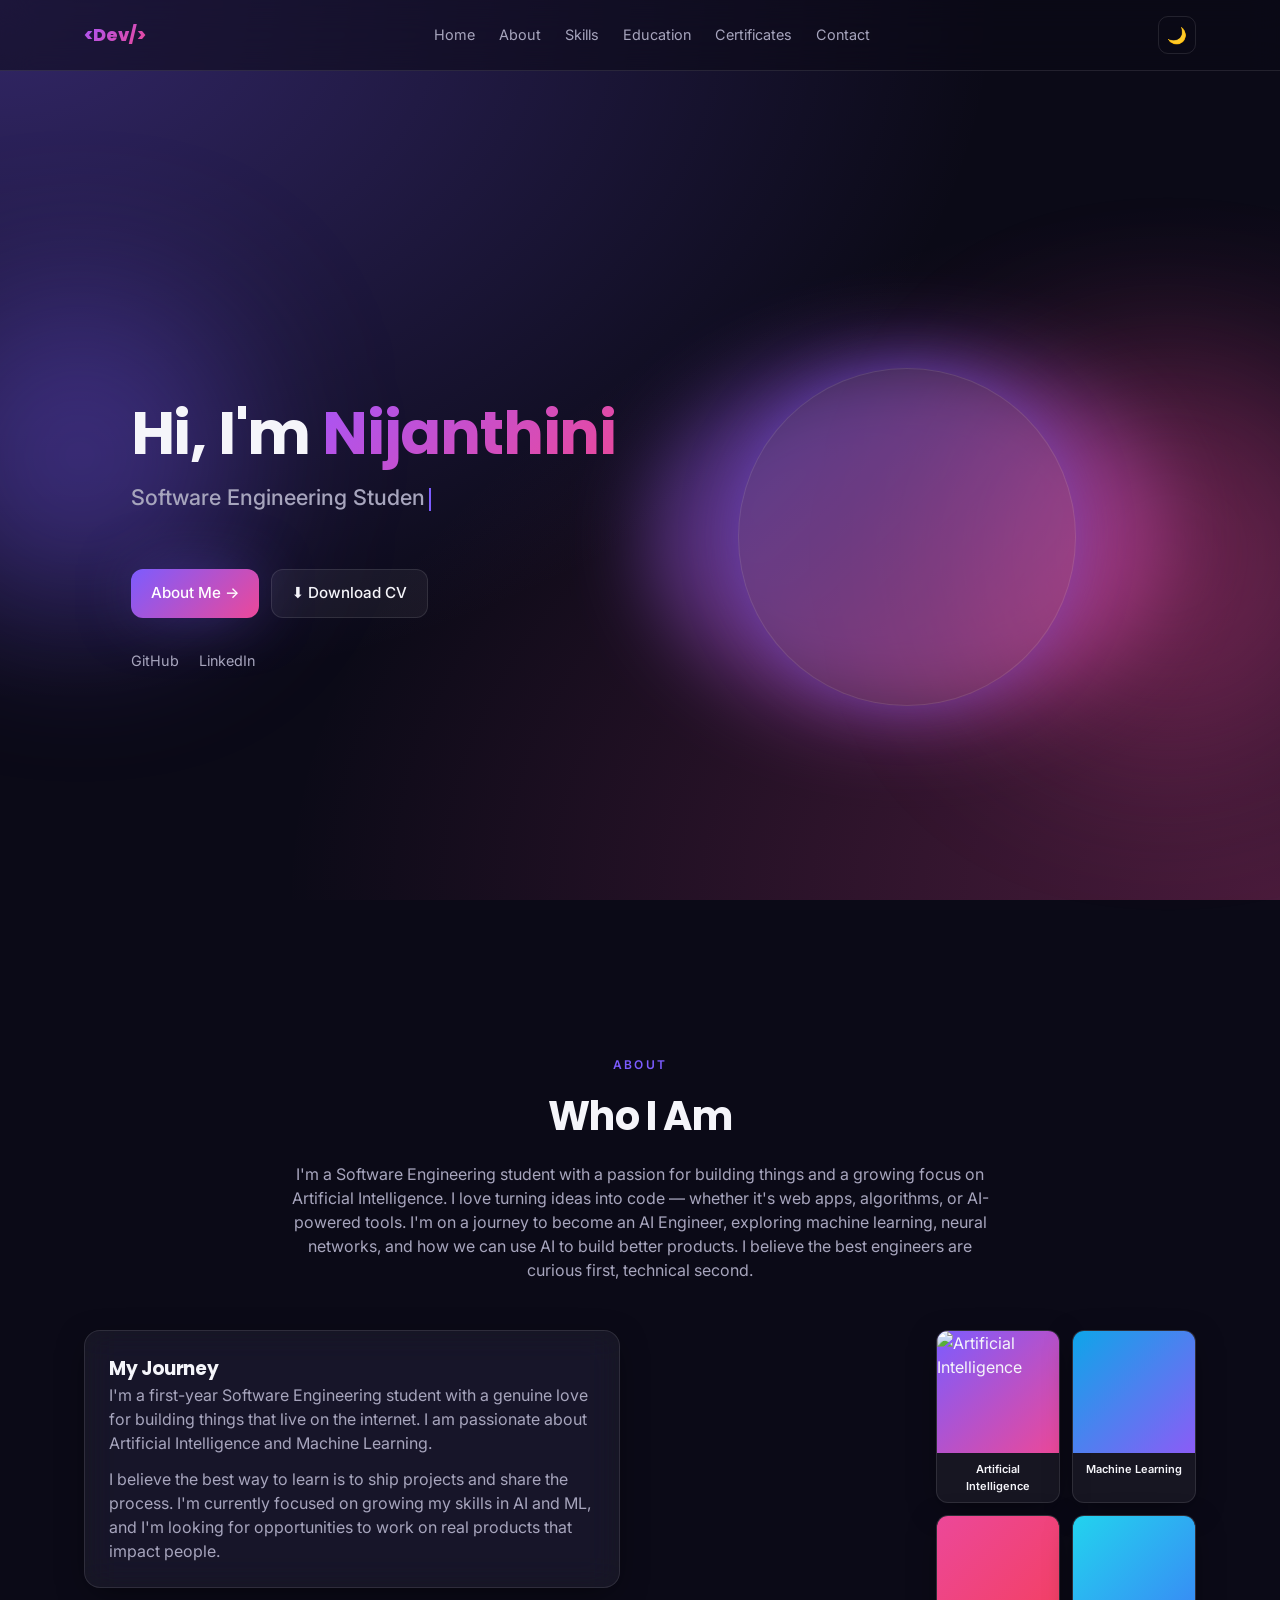
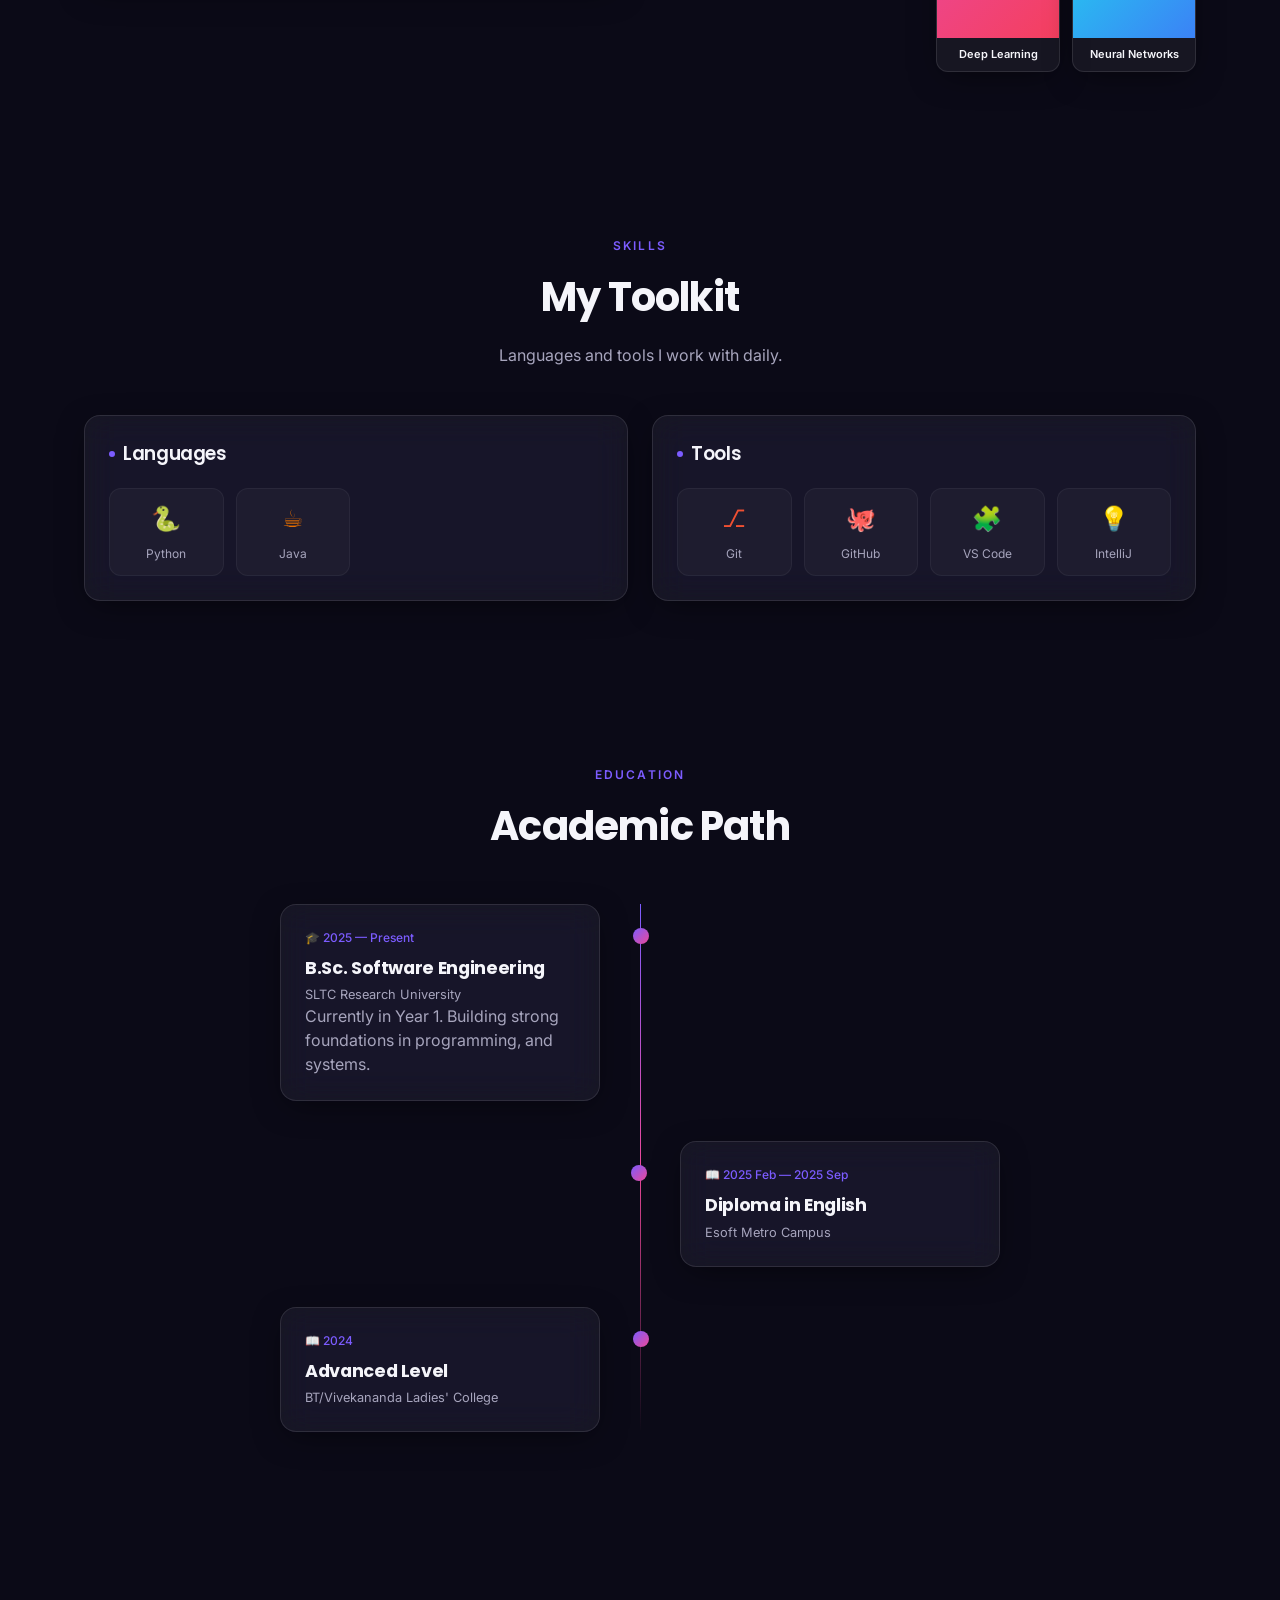
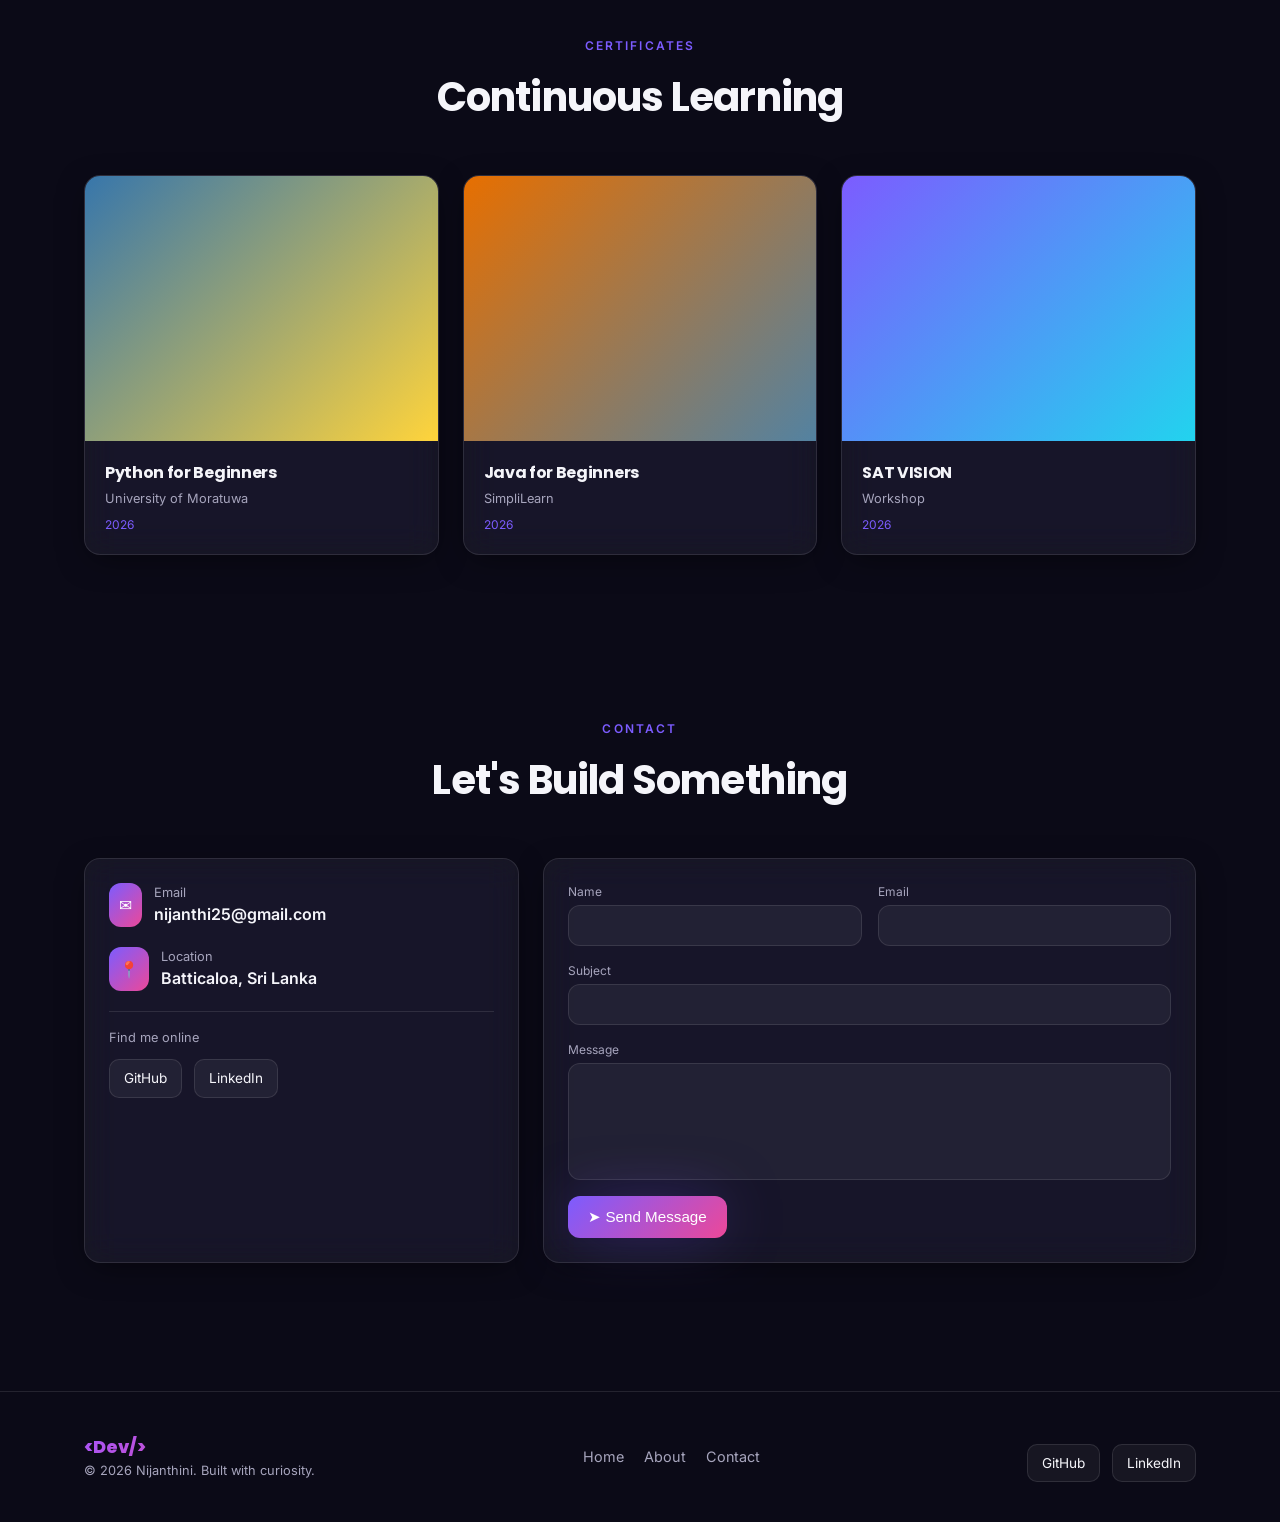
==== index.html @ 4dbcb33d "Update index.html" ====
<!doctype html>
<html lang="en">
<head>
<meta charset="utf-8" />
<meta name="viewport" content="width=device-width,initial-scale=1" />
<title>Nijanthini — Software Engineering Student & Developer</title>
<meta name="description" content="Portfolio of Nijanthini, a first-year Software Engineering student passionate about web, AI, and design." />
<link rel="preconnect" href="https://fonts.googleapis.com" />
<link rel="preconnect" href="https://fonts.gstatic.com" crossorigin />
<link rel="stylesheet" href="https://fonts.googleapis.com/css2?family=Inter:wght@400;500;600;700&family=Poppins:wght@500;600;700;800&display=swap" />
<link rel="stylesheet" href="https://cdn.jsdelivr.net/npm/lucide-static@0.469.0/font/lucide.css" />
<link rel="stylesheet" href="style.css" />
</head>
<body>
  <!-- Loader -->
  <div id="loader" class="loader"><div class="loader-ring"></div></div>

  <!-- Scroll progress -->
  <div id="progress" class="progress"></div>

  <!-- Navbar -->
  <header class="navbar" id="navbar">
    <div class="container nav-inner">
      <a href="#home" class="brand"><span class="gradient-text">&lt;Dev/&gt;</span></a>
      <nav class="nav-links">
        <a href="#home">Home</a>
        <a href="#about">About</a>
        <a href="#skills">Skills</a>
        <a href="#education">Education</a>
        <a href="#certificates">Certificates</a>
        <a href="#contact">Contact</a>
      </nav>
      <button id="themeToggle" class="icon-btn" aria-label="Toggle theme">🌙</button>
      <button id="menuBtn" class="icon-btn menu-btn" aria-label="Menu">☰</button>
    </div>
    <div id="mobileMenu" class="mobile-menu">
      <a href="#home">Home</a>
      <a href="#about">About</a>
      <a href="#skills">Skills</a>
      <a href="#education">Education</a>
      <a href="#certificates">Certificates</a>
      <a href="#contact">Contact</a>
    </div>
  </header>

  <main>
    <!-- Hero -->
    <section id="home" class="hero">
      <div class="blob blob-1"></div>
      <div class="blob blob-2"></div>
      <div class="container hero-grid">
        <div class="hero-text reveal">
          <h1>Hi, I'm <span class="gradient-text">Nijanthini</span></h1>
          <div class="typed"><span id="typed"></span><span class="caret"></span></div>
          <p class="muted">&nbsp;</p>
          <div class="cta">
            <a href="#about" class="btn btn-primary">About Me →</a>
            <a href="#" download class="btn btn-glass" id="cvBtn">⬇ Download CV</a>
          </div>
          <div class="socials">
            <a href="https://github.com/Nijanthini" target="_blank" aria-label="GitHub">GitHub</a>
            <a href="https://www.linkedin.com/in/nijanthini-selvakumar" target="_blank" aria-label="LinkedIn">LinkedIn</a>
          </div>
        </div>
        <div class="hero-photo reveal">
          <div class="photo-glow"></div>
          <div class="photo-frame">
            <img src="https://i.postimg.cc/cLMRH61L/It-s-me.jpg" alt="Nijanthini" />
          </div>
        </div>
      </div>
    </section>

    <!-- About -->
    <section id="about" class="section">
      <div class="container">
        <div class="section-head reveal">
          <span class="eyebrow">About</span>
          <h2>Who I Am</h2>
          <p class="muted">I'm a Software Engineering student with a passion for building things and a growing focus on Artificial Intelligence. I love turning ideas into code — whether it's web apps, algorithms, or AI-powered tools. I'm on a journey to become an AI Engineer, exploring machine learning, neural networks, and how we can use AI to build better products. I believe the best engineers are curious first, technical second.</p>
        </div>
        <div class="about-grid">
          <div class="glass card reveal">
            <h3>My Journey</h3>
            <p class="muted">I'm a first-year Software Engineering student with a genuine love for building things that live on the internet. I am passionate about Artificial Intelligence and Machine Learning.</p>
            <p class="muted">I believe the best way to learn is to ship projects and share the process. I'm currently focused on growing my skills in AI and ML, and I'm looking for opportunities to work on real products that impact people.</p>
          </div>
          <div class="interests reveal">
            <div class="interest-card"><img src="‪C:\Users\Nijanthini\Downloads\AI 1.jpg" alt="Artificial Intelligence" class="interest-img"><p>Artificial Intelligence</p></div>
            <div class="interest-card"><div class="interest-img i-ml"></div><p>Machine Learning</p></div>
            <div class="interest-card"><div class="interest-img i-dl"></div><p>Deep Learning</p></div>
            <div class="interest-card"><div class="interest-img i-nn"></div><p>Neural Networks</p></div>
          </div>
        </div>
      </div>
    </section>

    <!-- Skills -->
    <section id="skills" class="section">
      <div class="container">
        <div class="section-head reveal">
          <span class="eyebrow">Skills</span>
          <h2>My Toolkit</h2>
          <p class="muted">Languages and tools I work with daily.</p>
        </div>
        <div class="skills-grid">
          <div class="glass card reveal">
            <h3><span class="dot"></span> Languages</h3>
            <div class="chips">
              <div class="chip"><span style="color:#3776AB">🐍</span><span>Python</span></div>
              <div class="chip"><span style="color:#E76F00">☕</span><span>Java</span></div>
            </div>
          </div>
          <div class="glass card reveal">
            <h3><span class="dot"></span> Tools</h3>
            <div class="chips">
              <div class="chip"><span style="color:#F05032">⎇</span><span>Git</span></div>
              <div class="chip"><span>🐙</span><span>GitHub</span></div>
              <div class="chip"><span style="color:#007ACC">🧩</span><span>VS Code</span></div>
              <div class="chip"><span>💡</span><span>IntelliJ</span></div>
            </div>
          </div>
        </div>
      </div>
    </section>

    <!-- Education -->
    <section id="education" class="section">
      <div class="container">
        <div class="section-head reveal">
          <span class="eyebrow">Education</span>
          <h2>Academic Path</h2>
        </div>
        <div class="timeline">
          <div class="tl-item reveal">
            <div class="tl-dot"></div>
            <div class="glass card">
              <div class="tl-period">🎓 2025 — Present</div>
              <h3>B.Sc. Software Engineering</h3>
              <p class="muted small">SLTC Research University</p>
              <p class="muted">Currently in Year 1. Building strong foundations in programming, and systems.</p>
            </div>
          </div>
          <div class="tl-item right reveal">
            <div class="tl-dot"></div>
            <div class="glass card">
              <div class="tl-period">📖 2025 Feb — 2025 Sep</div>
              <h3>Diploma in English</h3>
              <p class="muted small">Esoft Metro Campus</p>
            </div>
          </div>
          <div class="tl-item reveal">
            <div class="tl-dot"></div>
            <div class="glass card">
              <div class="tl-period">📖 2024</div>
              <h3>Advanced Level</h3>
              <p class="muted small">BT/Vivekananda Ladies' College</p>
            </div>
          </div>
        </div>
      </div>
    </section>

    <!-- Certificates -->
    <section id="certificates" class="section">
      <div class="container">
        <div class="section-head reveal">
          <span class="eyebrow">Certificates</span>
          <h2>Continuous Learning</h2>
        </div>
        <div class="cert-grid">
          <div class="glass cert reveal">
            <div class="cert-img c-python"></div>
            <div class="cert-body">
              <h3>Python for Beginners</h3>
              <p class="muted small">University of Moratuwa</p>
              <p class="year">2026</p>
            </div>
          </div>
          <div class="glass cert reveal">
            <div class="cert-img c-java"></div>
            <div class="cert-body">
              <h3>Java for Beginners</h3>
              <p class="muted small">SimpliLearn</p>
              <p class="year">2026</p>
            </div>
          </div>
          <div class="glass cert reveal">
            <div class="cert-img c-sat"></div>
            <div class="cert-body">
              <h3>SAT VISION</h3>
              <p class="muted small">Workshop</p>
              <p class="year">2026</p>
            </div>
          </div>
        </div>
      </div>
    </section>

    <!-- Contact -->
    <section id="contact" class="section">
      <div class="container">
        <div class="section-head reveal">
          <span class="eyebrow">Contact</span>
          <h2>Let's Build Something</h2>
        </div>
        <div class="contact-grid">
          <div class="glass card reveal">
            <a class="info-row" href="mailto:nijanthi25@gmail.com">
              <div class="info-icon">✉</div>
              <div><p class="small muted">Email</p><p class="strong">nijanthi25@gmail.com</p></div>
            </a>
            <div class="info-row">
              <div class="info-icon">📍</div>
              <div><p class="small muted">Location</p><p class="strong">Batticaloa, Sri Lanka</p></div>
            </div>
            <div class="divider"></div>
            <p class="small muted">Find me online</p>
            <div class="social-btns">
              <a href="https://github.com/Nijanthini" target="_blank" class="social-btn">GitHub</a>
              <a href="https://www.linkedin.com/in/nijanthini-selvakumar" target="_blank" class="social-btn">LinkedIn</a>
            </div>
          </div>
          <form class="glass card reveal" id="contactForm">
            <div class="form-row">
              <label>Name<input name="name" required /></label>
              <label>Email<input name="email" type="email" required /></label>
            </div>
            <label>Subject<input name="subject" /></label>
            <label>Message<textarea name="message" rows="5" required></textarea></label>
            <button type="submit" class="btn btn-primary" id="sendBtn">➤ Send Message</button>
          </form>
        </div>
      </div>
    </section>
  </main>

  <footer class="footer">
    <div class="container footer-inner">
      <div>
        <p class="brand gradient-text">&lt;Dev/&gt;</p>
        <p class="small muted">© <span id="year"></span> Nijanthini. Built with curiosity.</p>
      </div>
      <div class="footer-links">
        <a href="#home">Home</a>
        <a href="#about">About</a>
        <a href="#contact">Contact</a>
      </div>
      <div class="social-btns">
        <a href="https://github.com/Nijanthini" target="_blank" class="social-btn">GitHub</a>
        <a href="https://www.linkedin.com/in/nijanthini-selvakumar" target="_blank" class="social-btn">LinkedIn</a>
      </div>
    </div>
  </footer>

  <button id="scrollTop" class="scroll-top" aria-label="Scroll to top">↑</button>

  <script src="script.js"></script>
</body>
</html>
---- style.css ----
:root {
  --bg: #0b0a17;
  --fg: #f5f5fa;
  --muted: #a7a5bd;
  --card: rgba(255,255,255,.05);
  --border: rgba(255,255,255,.10);
  --primary: #7c5cff;
  --secondary: #ec4899;
  --gradient-primary: linear-gradient(135deg, #7c5cff, #ec4899);
  --gradient-text: linear-gradient(135deg, #a855f7, #ec4899);
  --gradient-hero:
    radial-gradient(ellipse at top left, rgba(124,92,255,.35), transparent 55%),
    radial-gradient(ellipse at bottom right, rgba(236,72,153,.28), transparent 55%);
  --shadow-glow: 0 0 60px -10px rgba(124,92,255,.5);
  --shadow-card: 0 8px 32px -8px rgba(0,0,0,.55);
}
.light {
  --bg: #f7f7fb;
  --fg: #14132a;
  --muted: #5b5872;
  --card: rgba(255,255,255,.65);
  --border: rgba(20,19,42,.10);
}

* { box-sizing: border-box; margin: 0; padding: 0; }
html { scroll-behavior: smooth; }
body {
  font-family: 'Inter', system-ui, sans-serif;
  background: var(--bg);
  background-image: var(--gradient-hero);
  background-attachment: fixed;
  color: var(--fg);
  -webkit-font-smoothing: antialiased;
  line-height: 1.5;
}
h1,h2,h3,h4 { font-family: 'Poppins', system-ui, sans-serif; letter-spacing: -.02em; }
a { color: inherit; text-decoration: none; }
img { max-width: 100%; display: block; }

.container { max-width: 1152px; margin: 0 auto; padding: 0 1.25rem; }
.muted { color: var(--muted); }
.small { font-size: .8rem; }
.strong { font-weight: 600; }

.gradient-text {
  background: var(--gradient-text);
  -webkit-background-clip: text; background-clip: text; color: transparent;
}
.glass {
  background: var(--card);
  backdrop-filter: blur(16px) saturate(160%);
  border: 1px solid var(--border);
  border-radius: 1rem;
  box-shadow: var(--shadow-card);
}
.card { padding: 1.5rem; }

/* Loader */
.loader { position: fixed; inset: 0; background: var(--bg); z-index: 999; display: grid; place-items: center; transition: opacity .5s; }
.loader.hidden { opacity: 0; pointer-events: none; }
.loader-ring { width: 48px; height: 48px; border: 3px solid rgba(255,255,255,.1); border-top-color: var(--primary); border-radius: 50%; animation: spin 1s linear infinite; }
@keyframes spin { to { transform: rotate(360deg); } }

/* Progress bar */
.progress { position: fixed; top: 0; left: 0; height: 3px; width: 0; background: var(--gradient-primary); z-index: 100; transition: width .1s; }

/* Navbar */
.navbar { position: sticky; top: 0; z-index: 50; backdrop-filter: blur(16px); background: rgba(11,10,23,.55); border-bottom: 1px solid var(--border); }
.light .navbar { background: rgba(247,247,251,.7); }
.nav-inner { display: flex; align-items: center; justify-content: space-between; padding: 1rem 1.25rem; }
.brand { font-family: 'Poppins'; font-weight: 800; font-size: 1.1rem; }
.nav-links { display: flex; gap: 1.5rem; }
.nav-links a { font-size: .9rem; color: var(--muted); transition: color .2s; }
.nav-links a:hover { color: var(--fg); }
.icon-btn { background: transparent; border: 1px solid var(--border); color: var(--fg); width: 38px; height: 38px; border-radius: 10px; cursor: pointer; font-size: 1rem; }
.menu-btn { display: none; }
.mobile-menu { display: none; flex-direction: column; padding: 1rem 1.25rem; gap: .75rem; border-top: 1px solid var(--border); }
.mobile-menu.open { display: flex; }
@media (max-width: 768px) {
  .nav-links { display: none; }
  .menu-btn { display: block; }
}

/* Hero */
.hero { position: relative; min-height: 100vh; display: flex; align-items: center; padding: 6rem 0 4rem; overflow: hidden; }
.blob { position: absolute; border-radius: 50%; filter: blur(80px); z-index: -1; animation: pulse 4s ease-in-out infinite; }
.blob-1 { top: 25%; left: -80px; width: 320px; height: 320px; background: rgba(124,92,255,.35); }
.blob-2 { bottom: 25%; right: -80px; width: 384px; height: 384px; background: rgba(236,72,153,.30); animation-delay: 1s; }
@keyframes pulse { 0%,100% { opacity: .6; } 50% { opacity: 1; } }
.hero-grid { display: grid; grid-template-columns: 1fr 1fr; gap: 3rem; align-items: center; }
@media (max-width: 768px) { .hero-grid { grid-template-columns: 1fr; } .hero-photo { order: -1; } }
.hero-text h1 { font-size: clamp(2.25rem, 5vw, 3.75rem); font-weight: 700; line-height: 1.05; }
.typed { margin-top: 1rem; font-size: 1.35rem; color: var(--muted); font-weight: 500; height: 2rem; }
.caret { display: inline-block; width: 2px; height: 1.4rem; background: var(--primary); margin-left: 4px; vertical-align: middle; animation: blink 1s infinite; }
@keyframes blink { 50% { opacity: 0; } }
.cta { margin-top: 2rem; display: flex; flex-wrap: wrap; gap: .75rem; }
.btn { display: inline-flex; align-items: center; gap: .5rem; padding: .75rem 1.25rem; border-radius: 12px; font-weight: 500; border: none; cursor: pointer; font-size: .95rem; transition: opacity .2s, transform .2s; }
.btn-primary { background: var(--gradient-primary); color: white; box-shadow: var(--shadow-glow); }
.btn-primary:hover { opacity: .9; }
.btn-glass { background: var(--card); border: 1px solid var(--border); color: var(--fg); }
.btn-glass:hover { background: rgba(255,255,255,.1); }
.socials { margin-top: 2rem; display: flex; gap: 1.25rem; color: var(--muted); font-size: .9rem; }
.socials a:hover { color: var(--fg); }

.hero-photo { display: flex; justify-content: center; position: relative; }
.photo-glow { position: absolute; inset: -1rem; background: var(--gradient-primary); border-radius: 50%; filter: blur(40px); opacity: .5; animation: pulse 4s infinite; }
.photo-frame { position: relative; padding: .5rem; border-radius: 50%; background: var(--card); border: 1px solid var(--border); box-shadow: var(--shadow-glow); }
.photo-frame img { width: 260px; height: 260px; border-radius: 50%; object-fit: cover; }
@media (min-width: 640px) { .photo-frame img { width: 320px; height: 320px; } }

/* Section */
.section { padding: 5rem 0; }
.section-head { text-align: center; max-width: 720px; margin: 0 auto 3rem; }
.eyebrow { display: inline-block; font-size: .75rem; letter-spacing: .18em; text-transform: uppercase; color: var(--primary); margin-bottom: .75rem; font-weight: 600; }
.section-head h2 { font-size: clamp(1.75rem, 3.5vw, 2.5rem); margin-bottom: 1rem; }

/* About */
.about-grid { display: grid; grid-template-columns: 1fr 1fr; gap: 2.5rem; align-items: start; }
.about-grid .card p + p { margin-top: .75rem; }
@media (max-width: 900px) { .about-grid { grid-template-columns: 1fr; } }
.interests { display: grid; grid-template-columns: 1fr 1fr; gap: .75rem; max-width: 260px; margin-left: auto; }
@media (max-width: 900px) { .interests { margin: 0 auto; } }
.interest-card { background: var(--card); border: 1px solid var(--border); border-radius: .75rem; overflow: hidden; box-shadow: var(--shadow-card); transition: transform .3s, box-shadow .3s; }
.interest-card:hover { transform: translateY(-3px); box-shadow: var(--shadow-glow); }
.interest-img { aspect-ratio: 1; background: var(--gradient-primary); }
.i-ai { background: linear-gradient(135deg,#6366f1,#a855f7); }
.i-ml { background: linear-gradient(135deg,#0ea5e9,#8b5cf6); }
.i-dl { background: linear-gradient(135deg,#ec4899,#f43f5e); }
.i-nn { background: linear-gradient(135deg,#22d3ee,#3b82f6); }
.interest-card p { font-size: 11px; font-weight: 600; text-align: center; padding: .5rem; }

/* Skills */
.skills-grid { display: grid; grid-template-columns: 1fr 1fr; gap: 1.5rem; }
@media (max-width: 768px) { .skills-grid { grid-template-columns: 1fr; } }
.skills-grid h3 { display: flex; align-items: center; gap: .5rem; margin-bottom: 1.25rem; font-weight: 600; }
.dot { width: 6px; height: 6px; border-radius: 50%; background: var(--primary); }
.chips { display: grid; grid-template-columns: repeat(4,1fr); gap: .75rem; }
@media (max-width: 500px) { .chips { grid-template-columns: repeat(3,1fr); } }
.chip { display: flex; flex-direction: column; align-items: center; gap: .5rem; padding: .75rem; border-radius: 12px; background: rgba(255,255,255,.03); border: 1px solid rgba(255,255,255,.05); transition: transform .2s, border-color .2s; font-size: 1.5rem; }
.chip:hover { transform: translateY(-4px) scale(1.04); border-color: rgba(124,92,255,.4); }
.chip span:last-child { font-size: .75rem; color: var(--muted); }

/* Timeline */
.timeline { position: relative; max-width: 720px; margin: 0 auto; }
.timeline::before { content: ""; position: absolute; left: 1rem; top: 0; bottom: 0; width: 1px; background: linear-gradient(to bottom, var(--primary), var(--secondary), transparent); }
@media (min-width: 640px) { .timeline::before { left: 50%; } }
.tl-item { position: relative; margin-bottom: 2.5rem; padding-left: 3rem; }
@media (min-width: 640px) {
  .tl-item { width: 50%; padding-left: 0; padding-right: 2.5rem; }
  .tl-item.right { margin-left: 50%; padding-right: 0; padding-left: 2.5rem; }
}
.tl-dot { position: absolute; left: calc(1rem - 8px); top: 1.5rem; width: 16px; height: 16px; border-radius: 50%; background: var(--gradient-primary); box-shadow: var(--shadow-glow); }
@media (min-width: 640px) {
  .tl-item .tl-dot { left: auto; right: -9px; }
  .tl-item.right .tl-dot { left: -9px; right: auto; }
}
.tl-period { font-size: .75rem; font-weight: 500; color: var(--primary); display: flex; align-items: center; gap: .5rem; }
.tl-item h3 { margin: .5rem 0 .25rem; font-size: 1.1rem; }

/* Certificates */
.cert-grid { display: grid; grid-template-columns: repeat(3,1fr); gap: 1.5rem; }
@media (max-width: 900px) { .cert-grid { grid-template-columns: repeat(2,1fr); } }
@media (max-width: 600px) { .cert-grid { grid-template-columns: 1fr; } }
.cert { overflow: hidden; transition: transform .3s, box-shadow .3s; }
.cert:hover { transform: translateY(-3px); box-shadow: var(--shadow-glow); }
.cert-img { aspect-ratio: 4/3; background: rgba(255,255,255,.05); }
.c-python { background: linear-gradient(135deg,#3776AB,#ffd43b); }
.c-java { background: linear-gradient(135deg,#E76F00,#5382a1); }
.c-sat { background: linear-gradient(135deg,#7c5cff,#22d3ee); }
.cert-body { padding: 1.25rem; }
.cert-body h3 { font-size: 1rem; margin-bottom: .25rem; }
.year { font-size: .75rem; color: var(--primary); margin-top: .5rem; }

/* Contact */
.contact-grid { display: grid; grid-template-columns: 2fr 3fr; gap: 1.5rem; }
@media (max-width: 900px) { .contact-grid { grid-template-columns: 1fr; } }
.info-row { display: flex; gap: .75rem; align-items: flex-start; margin-bottom: 1.25rem; }
.info-icon { padding: .625rem; border-radius: 12px; background: var(--gradient-primary); color: white; }
.divider { margin: 1rem 0; border-top: 1px solid var(--border); }
.social-btns { display: flex; gap: .75rem; margin-top: .75rem; }
.social-btn { padding: .5rem .875rem; border-radius: 10px; background: var(--card); border: 1px solid var(--border); font-size: .85rem; transition: color .2s, box-shadow .2s; }
.social-btn:hover { color: var(--primary); box-shadow: var(--shadow-glow); }

form label { display: block; font-size: .75rem; color: var(--muted); margin-bottom: 1rem; }
form input, form textarea { display: block; width: 100%; margin-top: .25rem; padding: .625rem 1rem; background: rgba(255,255,255,.05); border: 1px solid var(--border); border-radius: 12px; color: var(--fg); font-family: inherit; font-size: .95rem; outline: none; resize: none; }
form input:focus, form textarea:focus { border-color: var(--primary); box-shadow: 0 0 0 3px rgba(124,92,255,.25); }
.form-row { display: grid; grid-template-columns: 1fr 1fr; gap: 1rem; }
@media (max-width: 500px) { .form-row { grid-template-columns: 1fr; } }

/* Footer */
.footer { border-top: 1px solid var(--border); margin-top: 3rem; }
.footer-inner { display: flex; flex-wrap: wrap; gap: 1.5rem; align-items: center; justify-content: space-between; padding: 2.5rem 1.25rem; }
.footer-links { display: flex; gap: 1.25rem; font-size: .9rem; color: var(--muted); }
.footer-links a:hover { color: var(--fg); }

/* Scroll top */
.scroll-top { position: fixed; bottom: 1.5rem; right: 1.5rem; width: 44px; height: 44px; border-radius: 50%; background: var(--gradient-primary); color: white; border: none; cursor: pointer; box-shadow: var(--shadow-glow); font-size: 1.2rem; opacity: 0; pointer-events: none; transition: opacity .3s; z-index: 40; }
.scroll-top.visible { opacity: 1; pointer-events: auto; }

/* Reveal */
.reveal { opacity: 0; transform: translateY(20px); transition: opacity .7s, transform .7s; }
.reveal.in { opacity: 1; transform: none; }
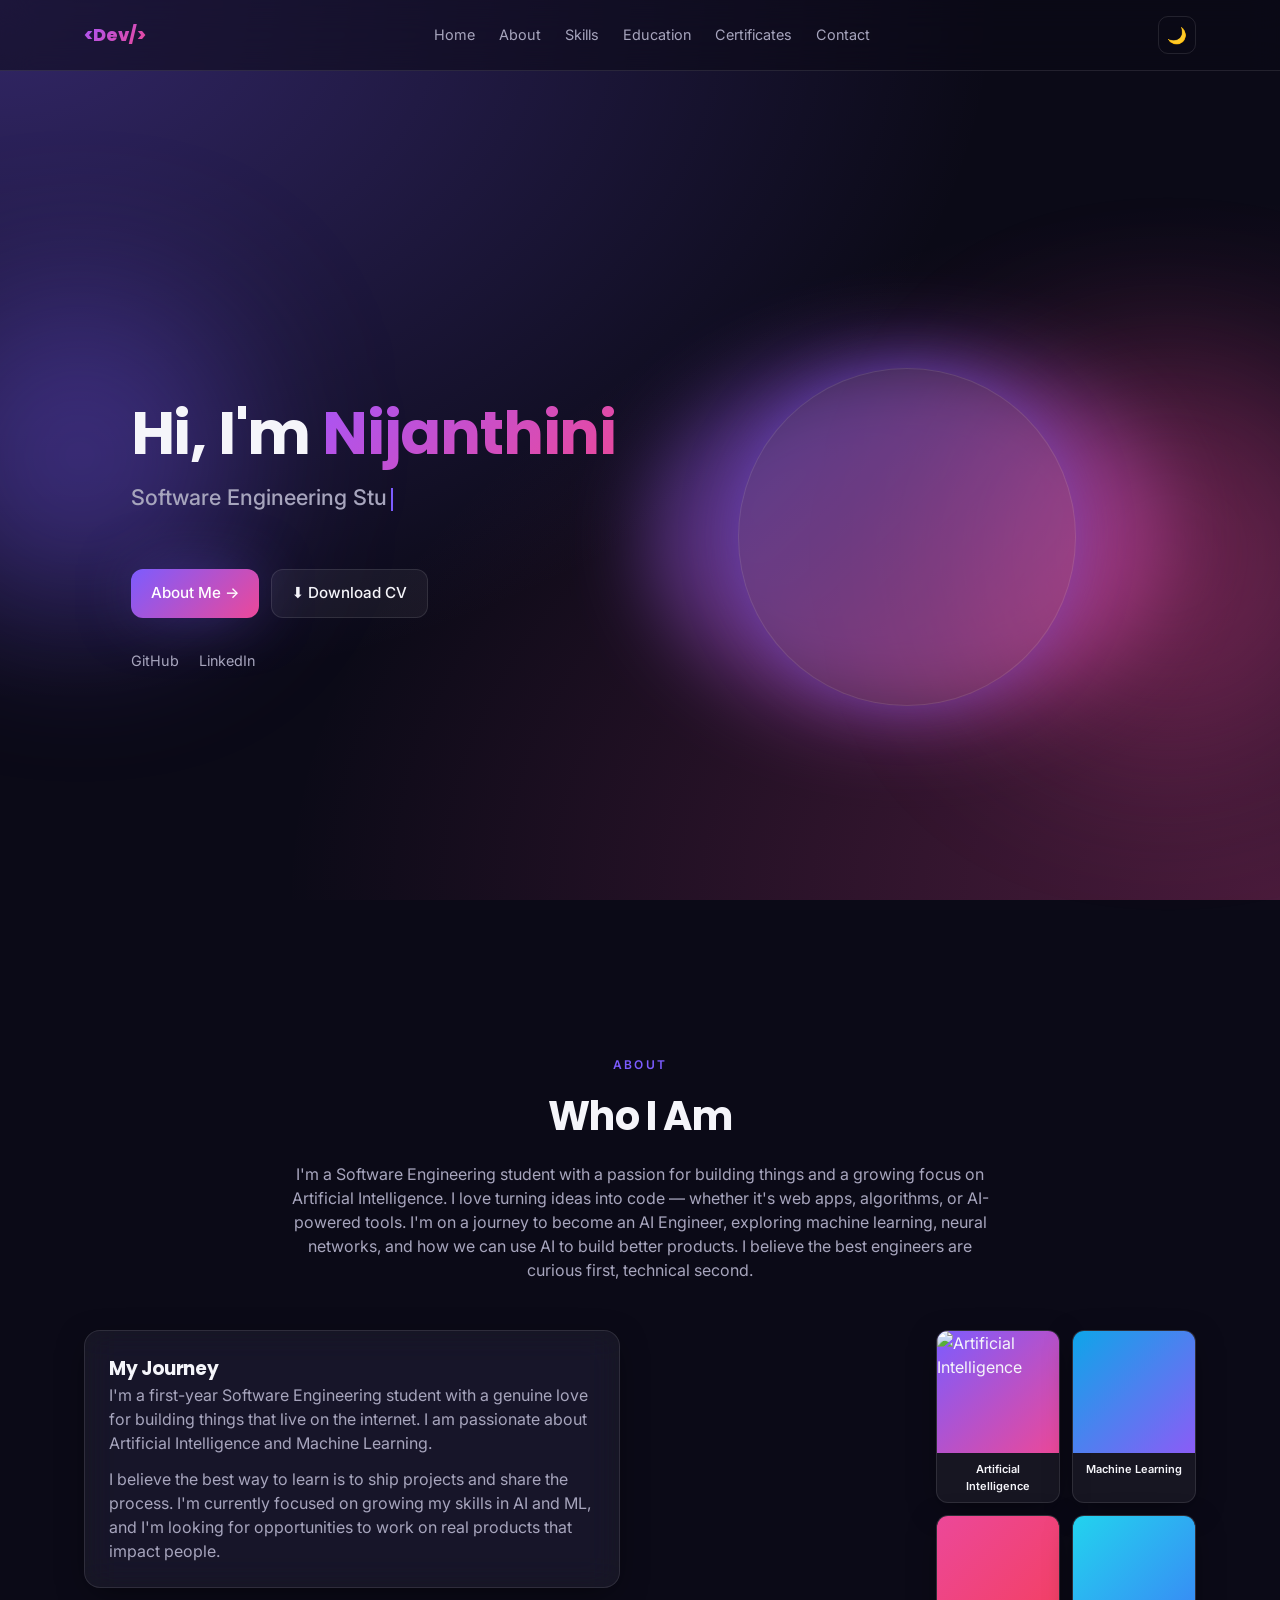
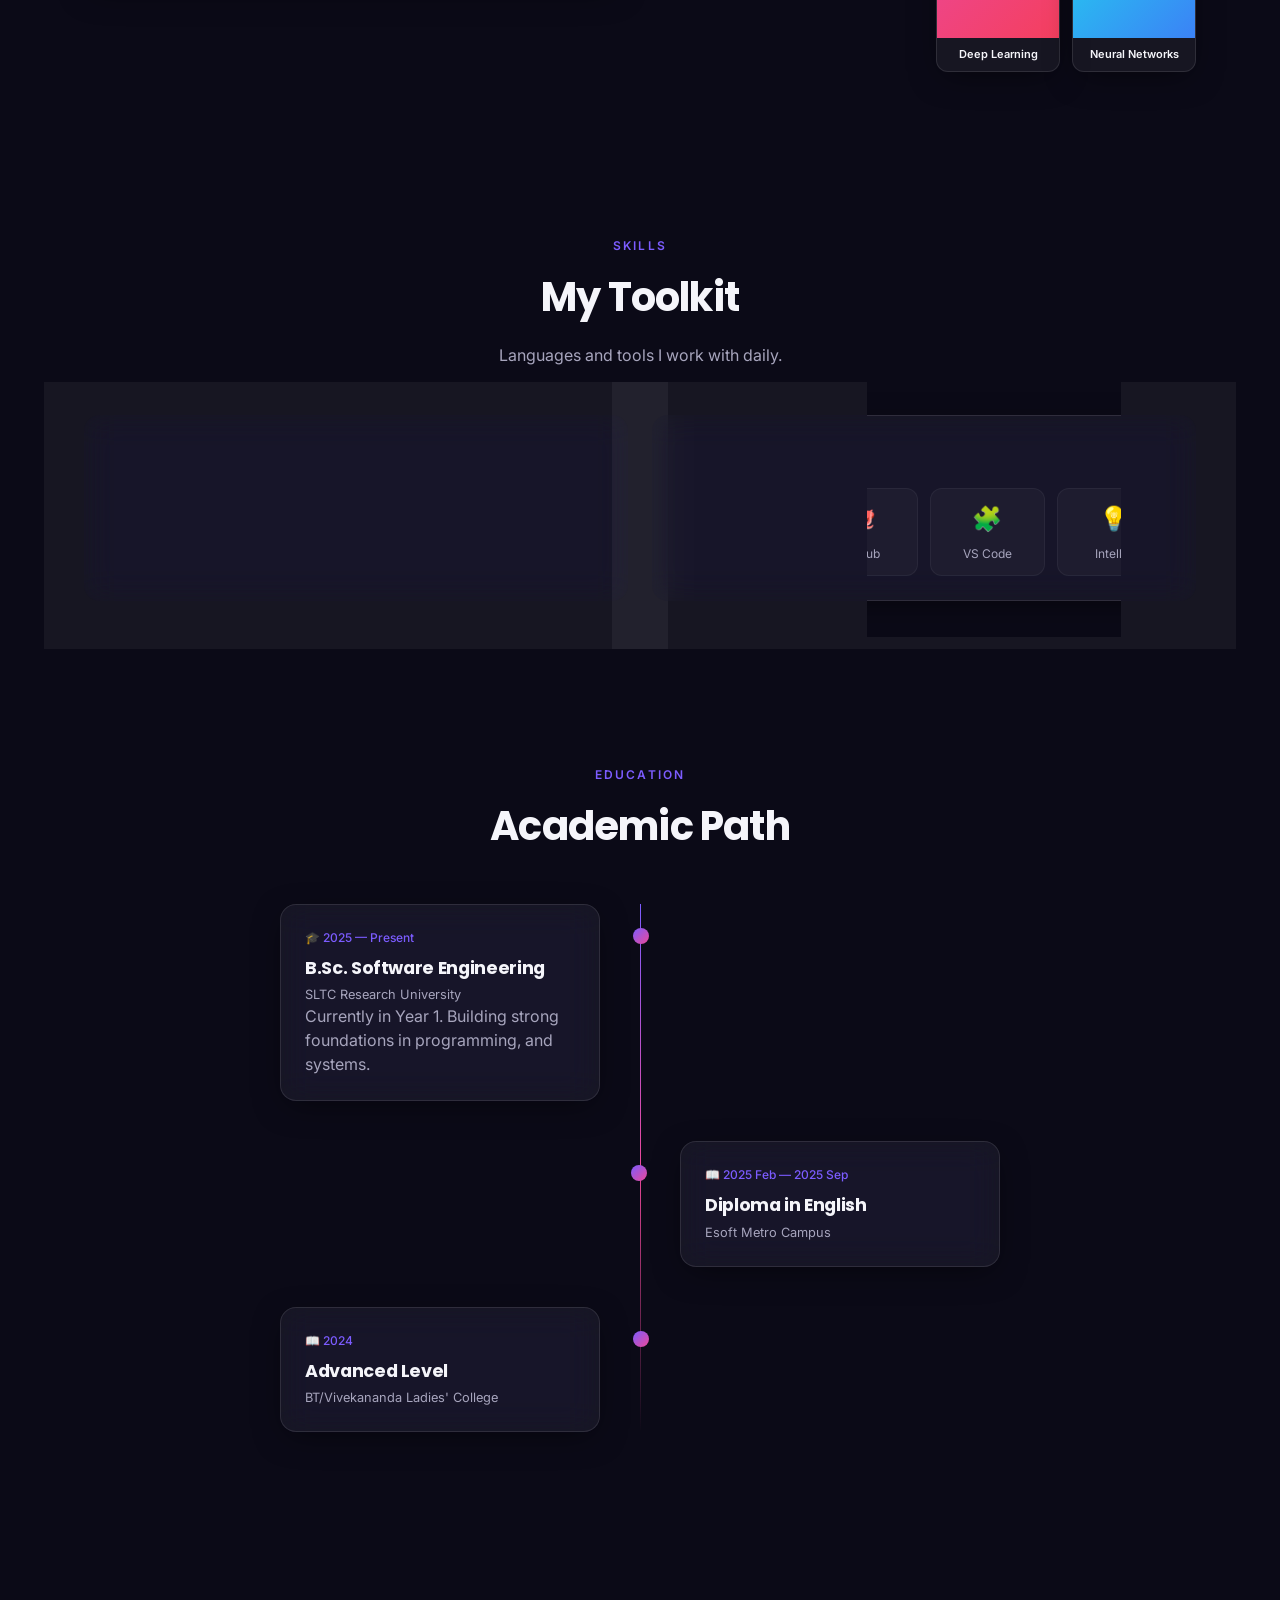
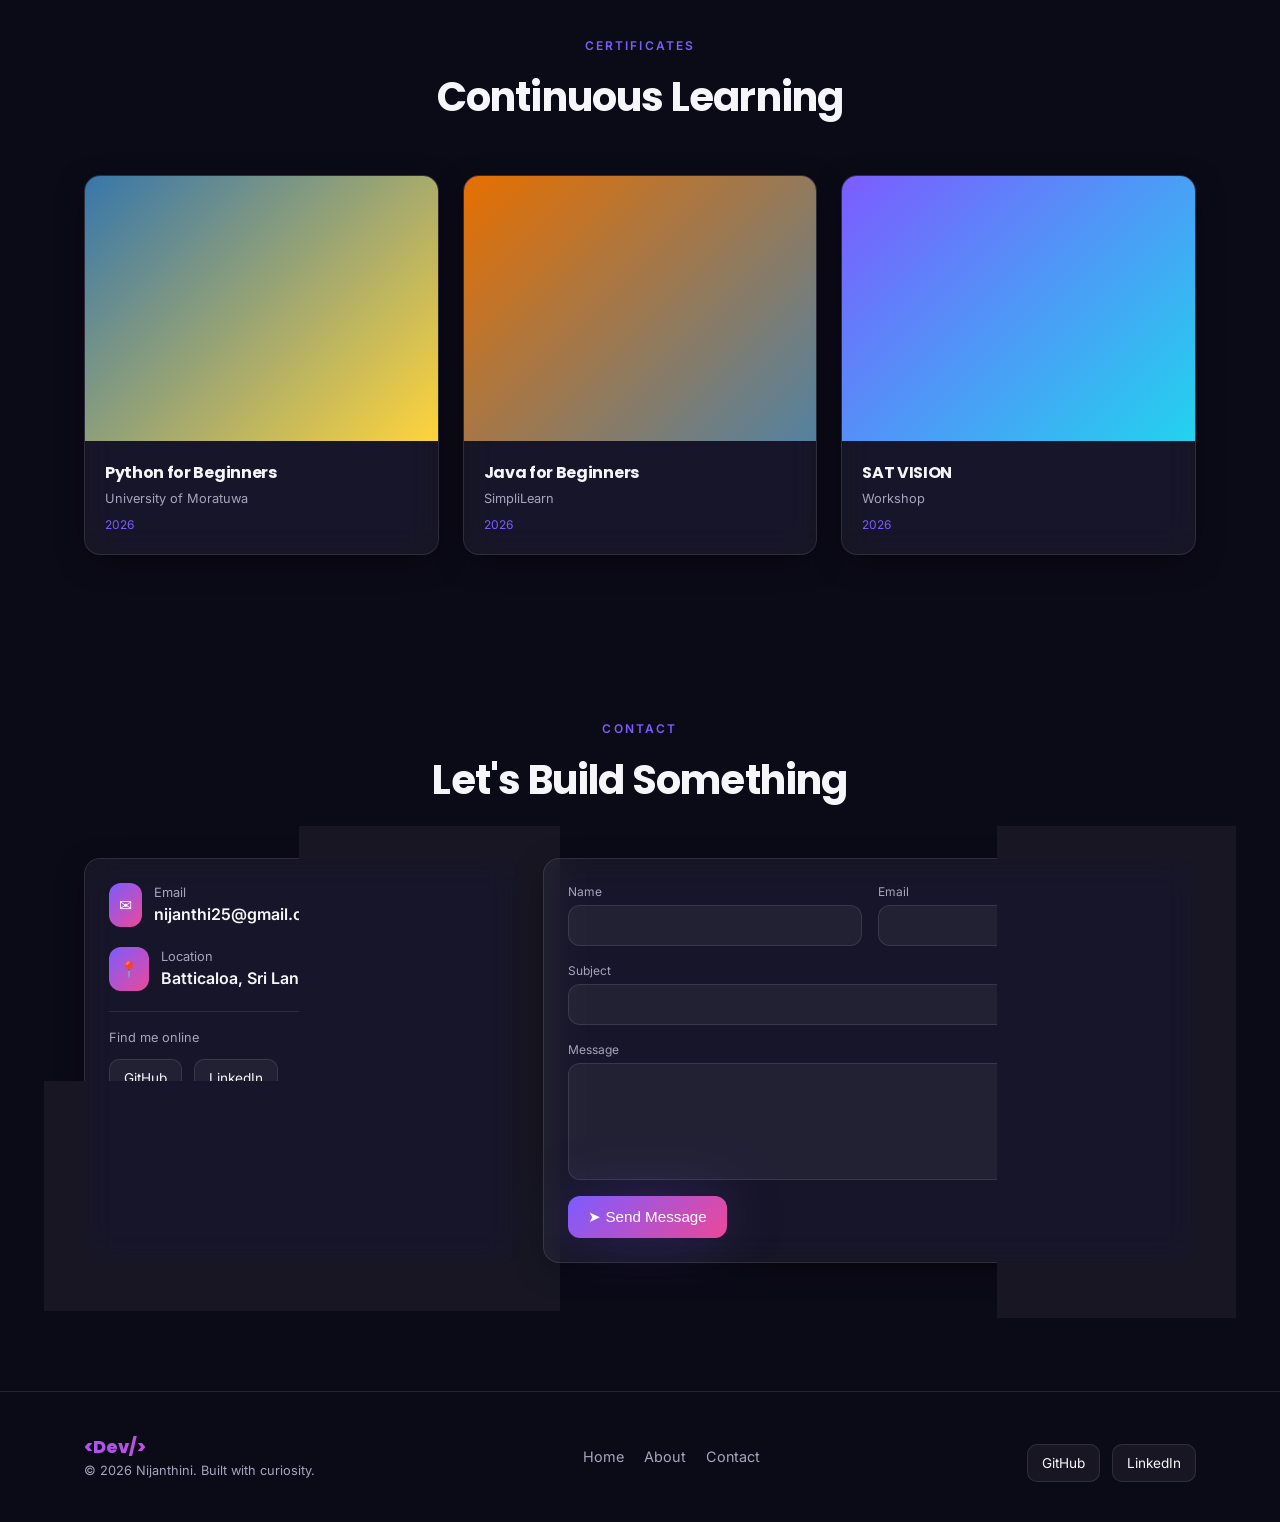
==== commit 98438179: "Update index.html" ====
--- a/index.html
+++ b/index.html
@@ -86,7 +86,7 @@
             <p class="muted">I believe the best way to learn is to ship projects and share the process. I'm currently focused on growing my skills in AI and ML, and I'm looking for opportunities to work on real products that impact people.</p>
           </div>
           <div class="interests reveal">
-            <div class="interest-card"><img src="‪C:\Users\Nijanthini\Downloads\AI 1.jpg" alt="Artificial Intelligence" class="interest-img"><p>Artificial Intelligence</p></div>
+            <div class="interest-card"><img src="‪AI 01.jpg" alt="Artificial Intelligence" class="interest-img"><p>Artificial Intelligence</p></div>
             <div class="interest-card"><div class="interest-img i-ml"></div><p>Machine Learning</p></div>
             <div class="interest-card"><div class="interest-img i-dl"></div><p>Deep Learning</p></div>
             <div class="interest-card"><div class="interest-img i-nn"></div><p>Neural Networks</p></div>
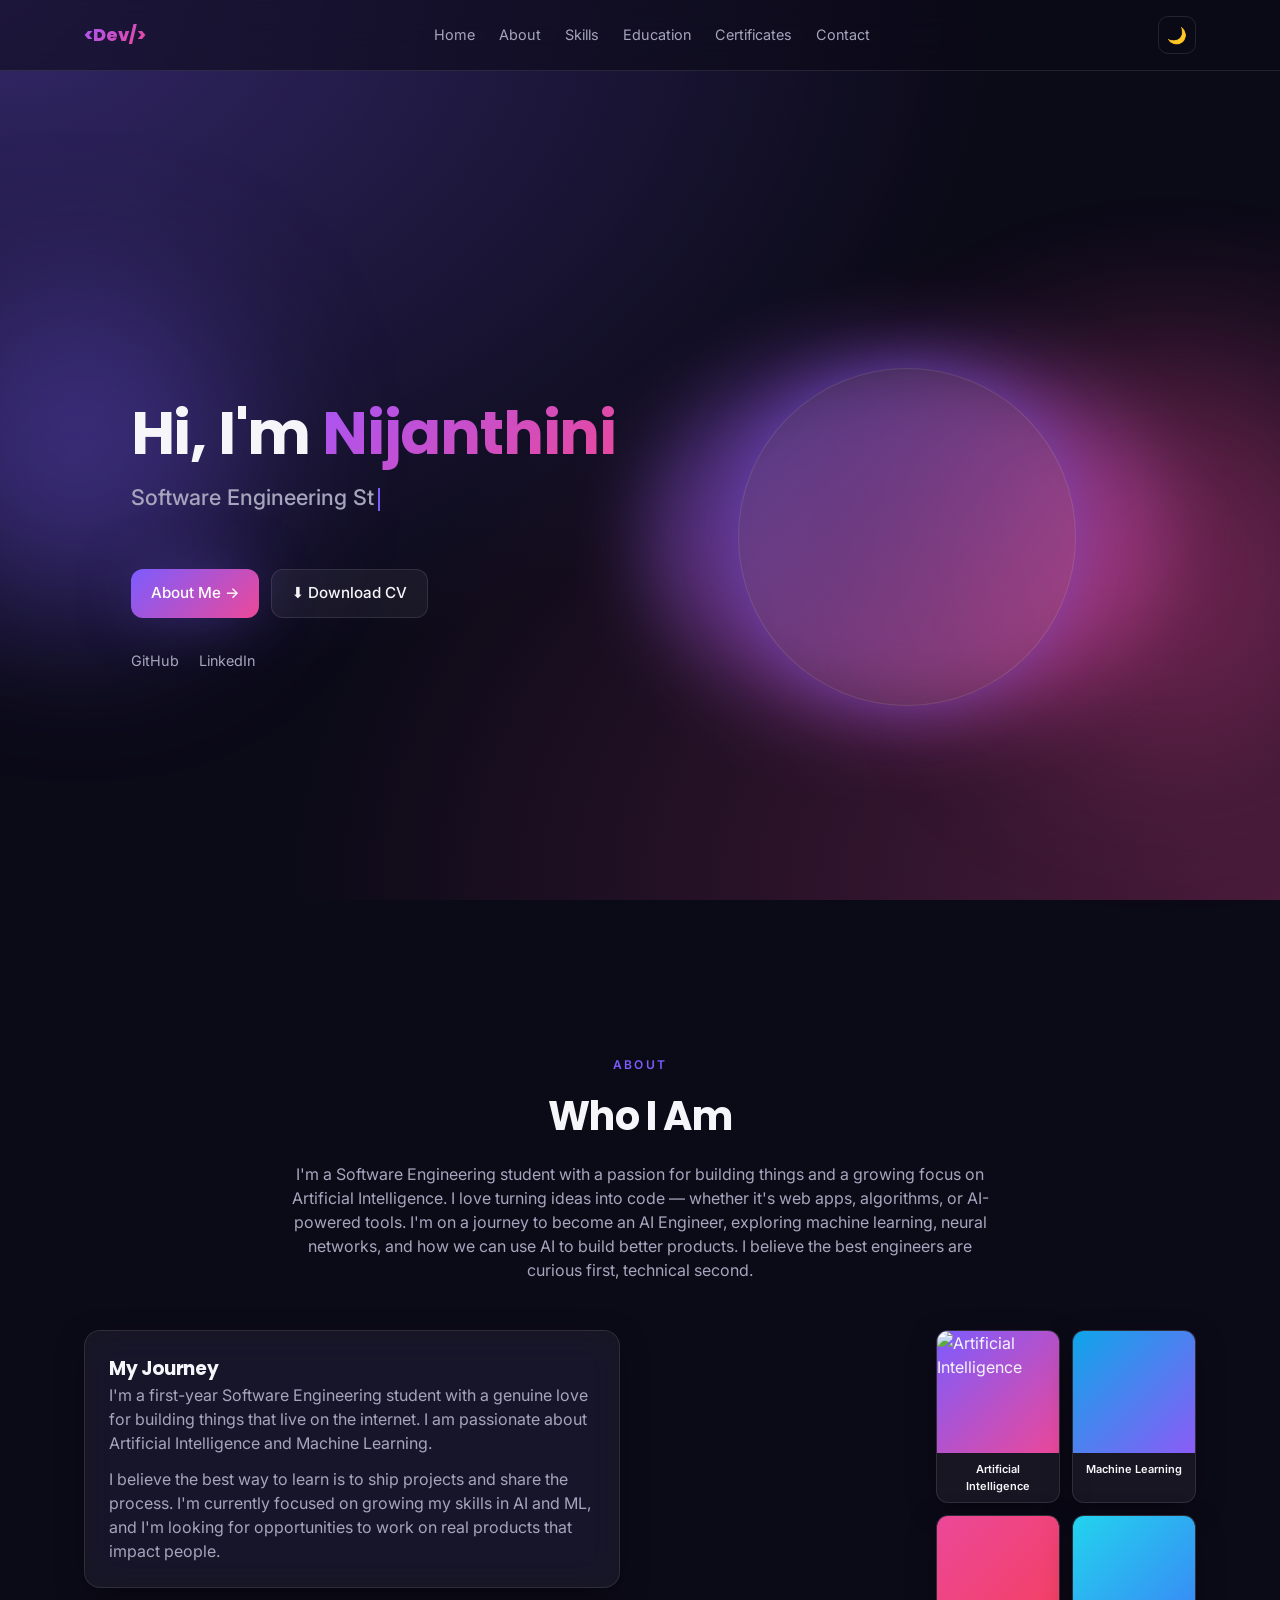
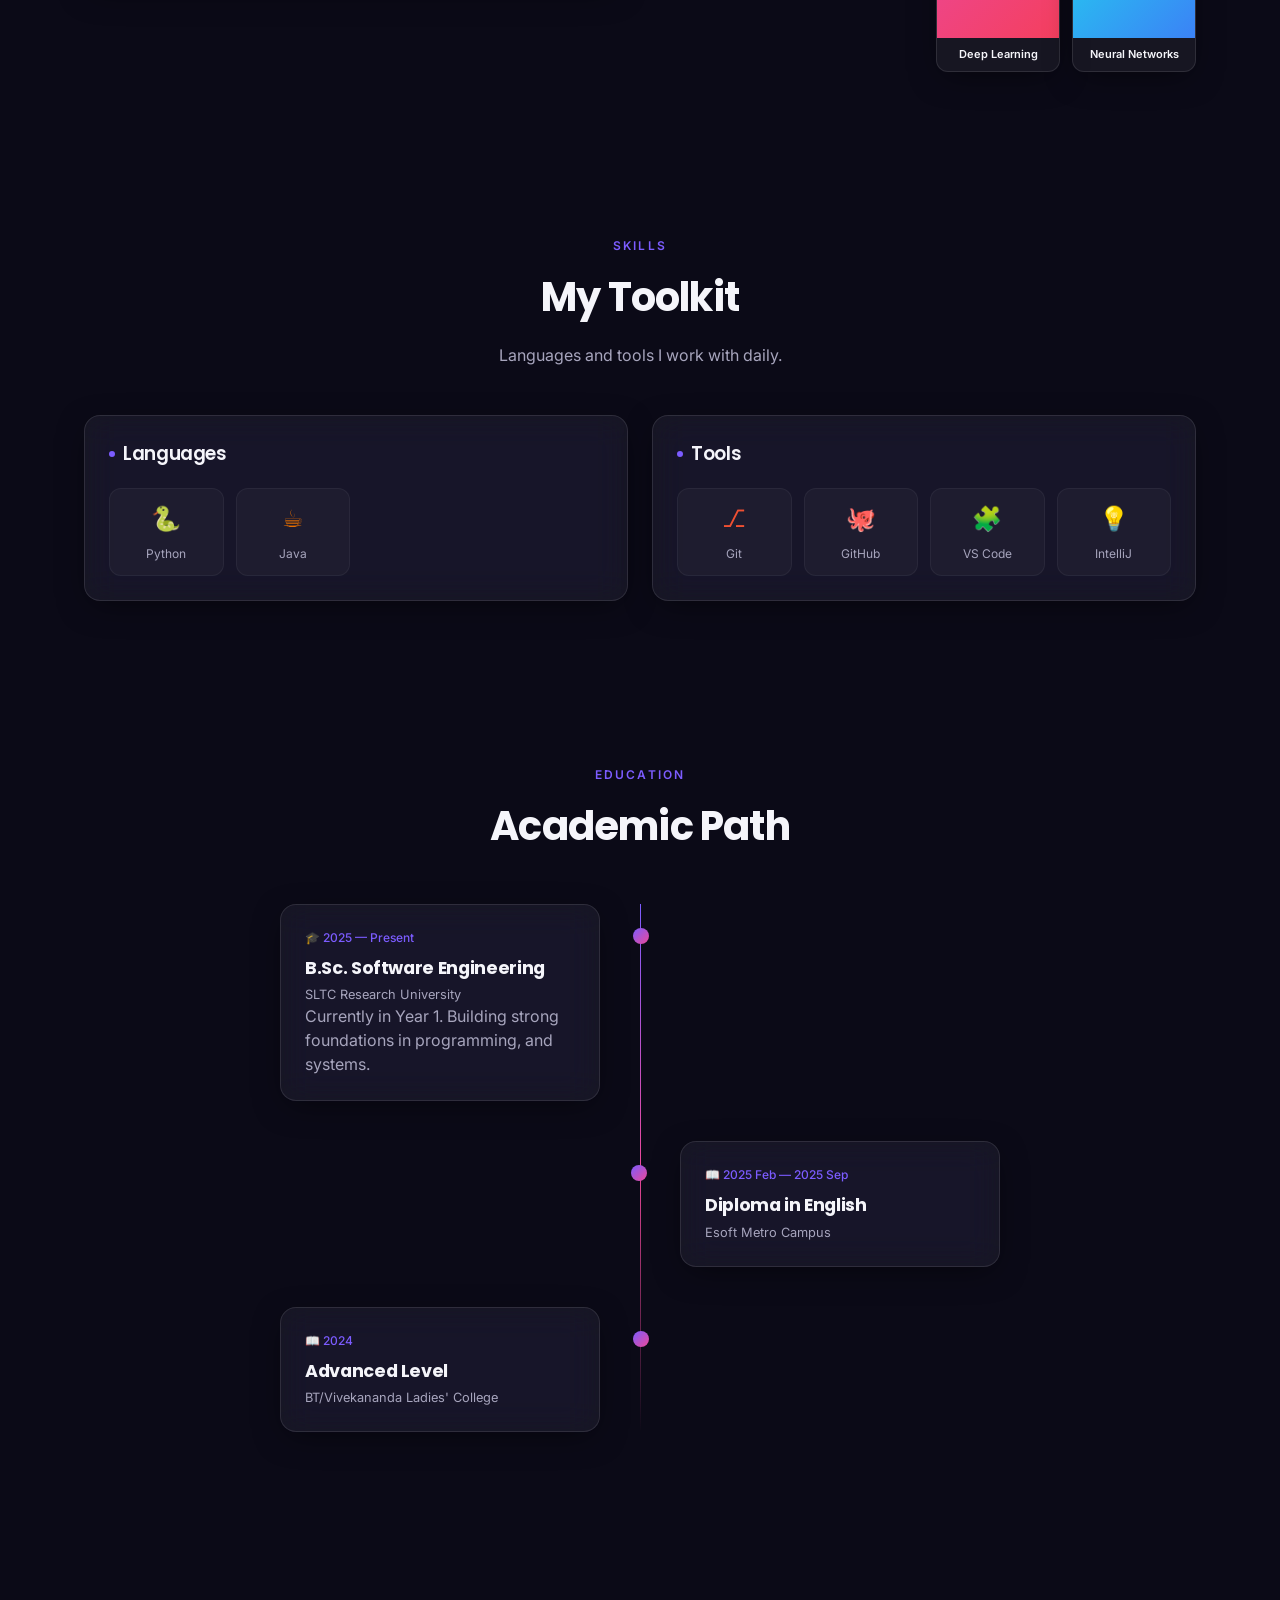
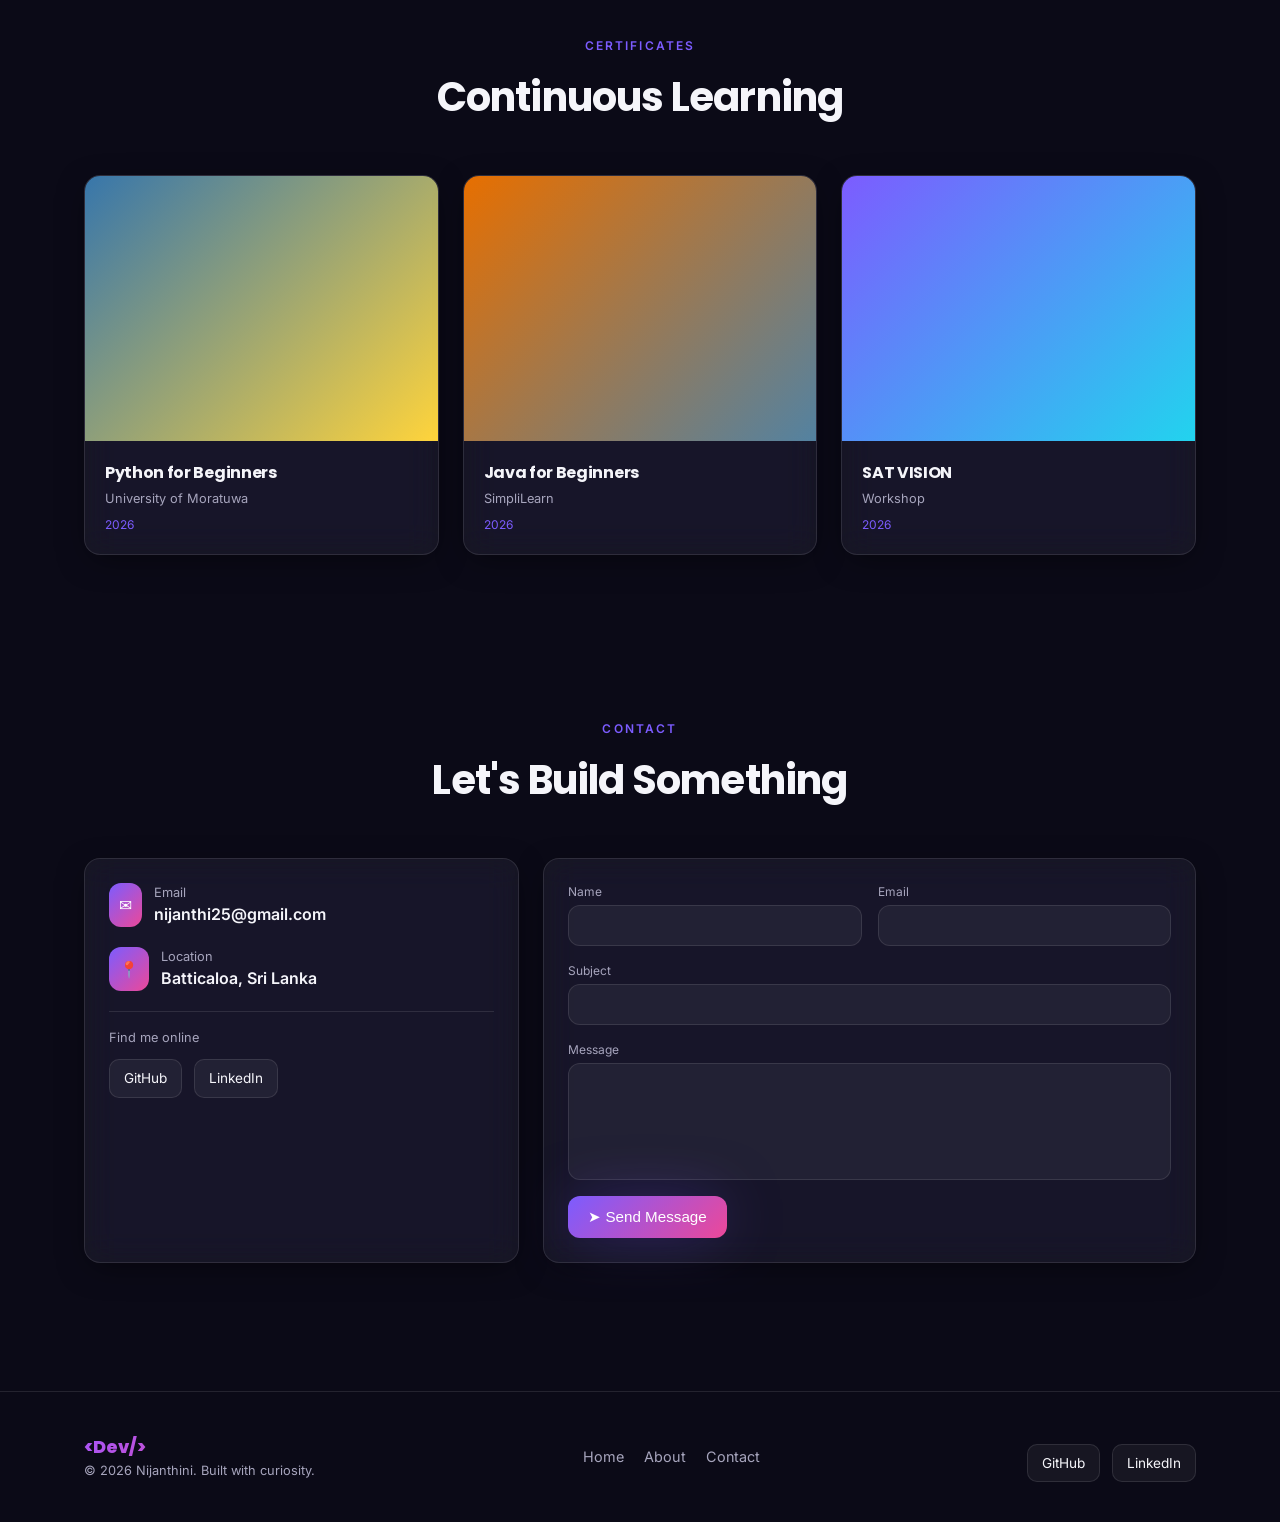
==== commit 4aa5c5bf: "Update index.html" ====
--- a/index.html
+++ b/index.html
@@ -86,7 +86,7 @@
             <p class="muted">I believe the best way to learn is to ship projects and share the process. I'm currently focused on growing my skills in AI and ML, and I'm looking for opportunities to work on real products that impact people.</p>
           </div>
           <div class="interests reveal">
-            <div class="interest-card"><img src="‪AI 01.jpg" alt="Artificial Intelligence" class="interest-img"><p>Artificial Intelligence</p></div>
+            <div class="interest-card"><img src="‪images/AI 01.jpg" alt="Artificial Intelligence" class="interest-img"><p>Artificial Intelligence</p></div>
             <div class="interest-card"><div class="interest-img i-ml"></div><p>Machine Learning</p></div>
             <div class="interest-card"><div class="interest-img i-dl"></div><p>Deep Learning</p></div>
             <div class="interest-card"><div class="interest-img i-nn"></div><p>Neural Networks</p></div>
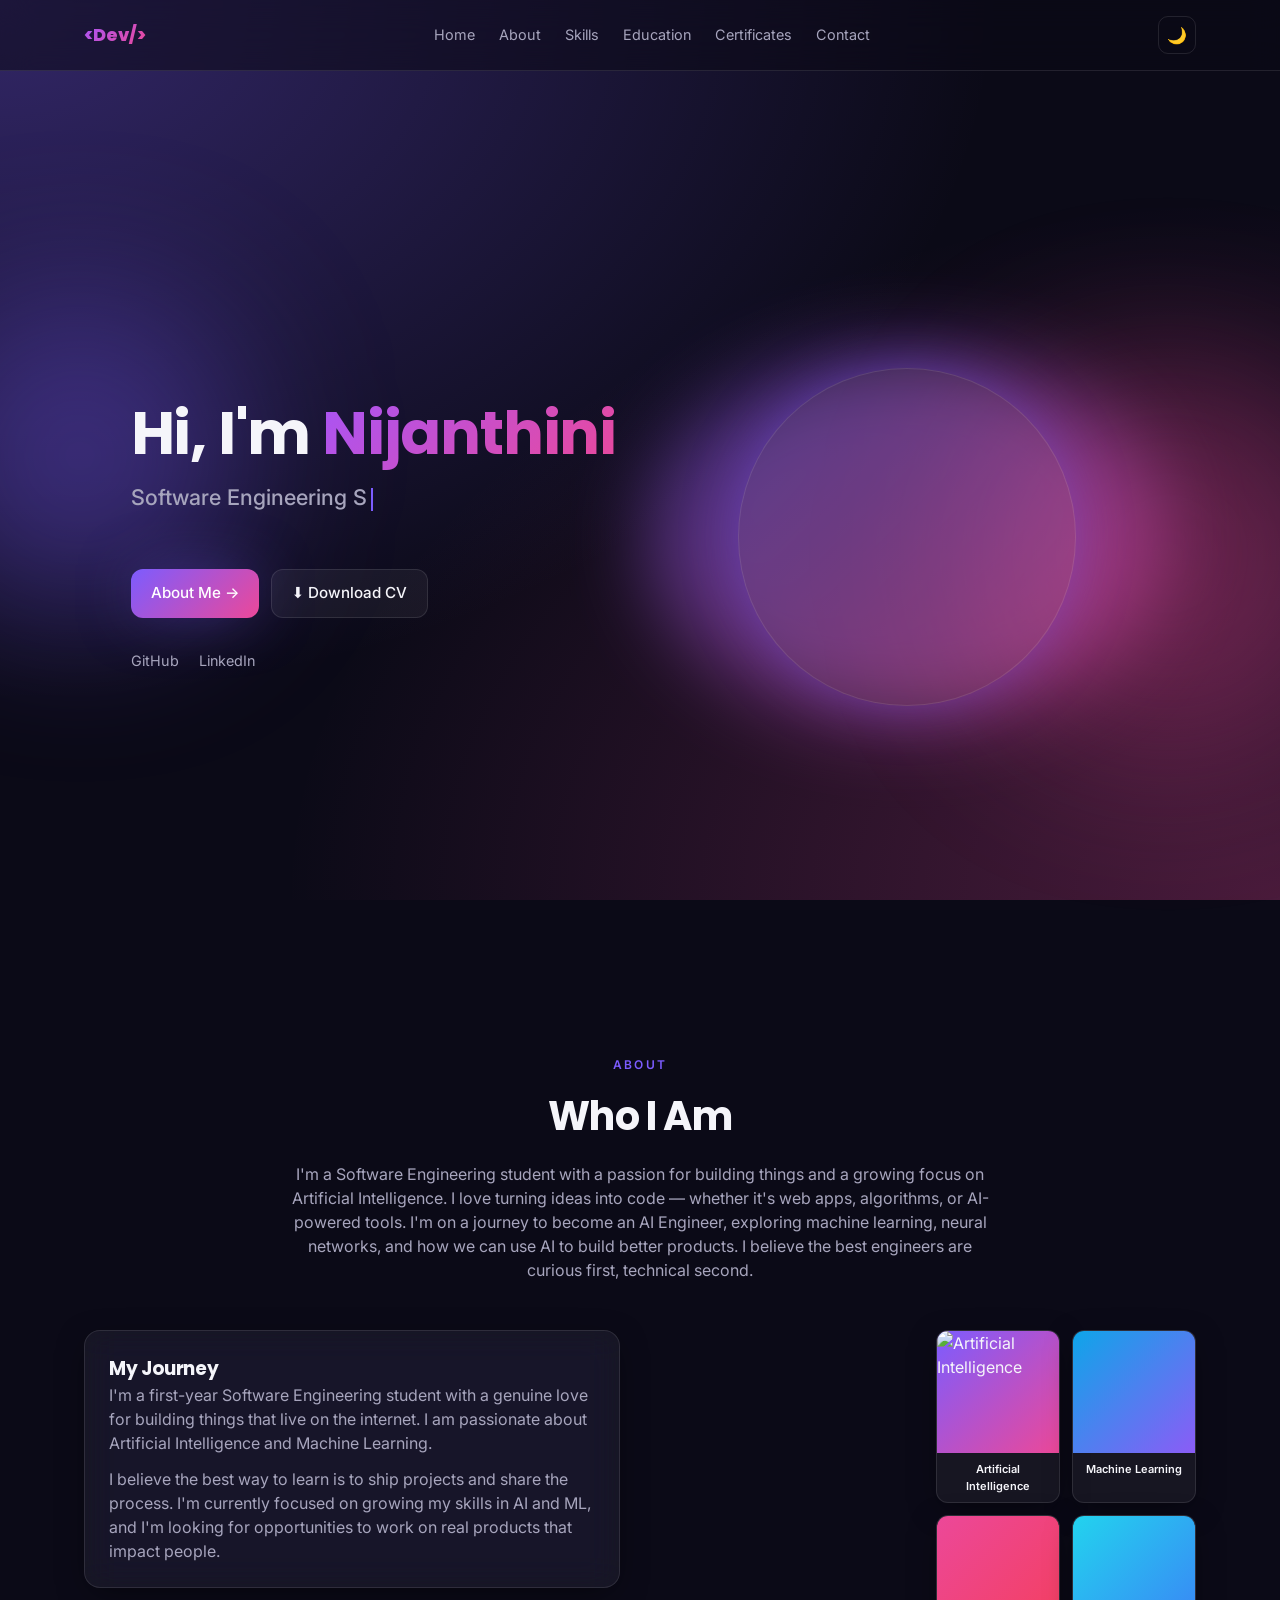
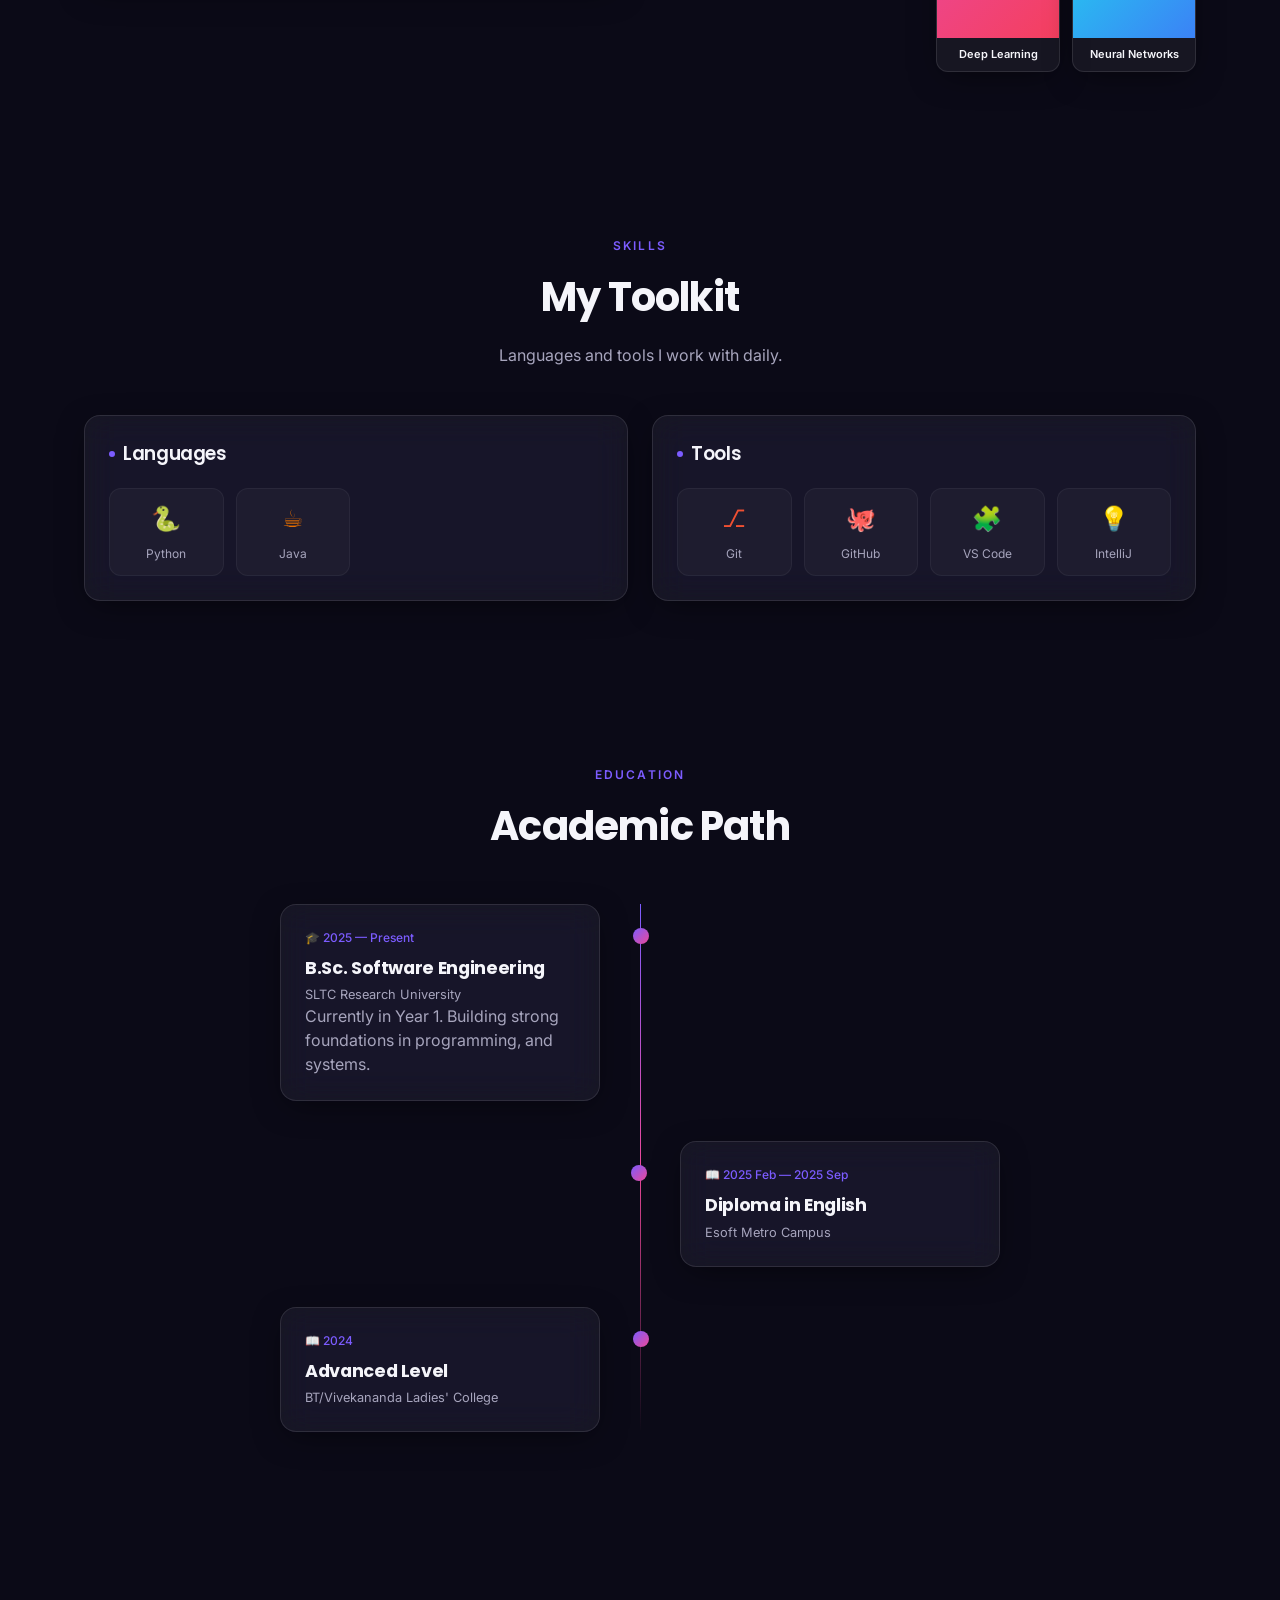
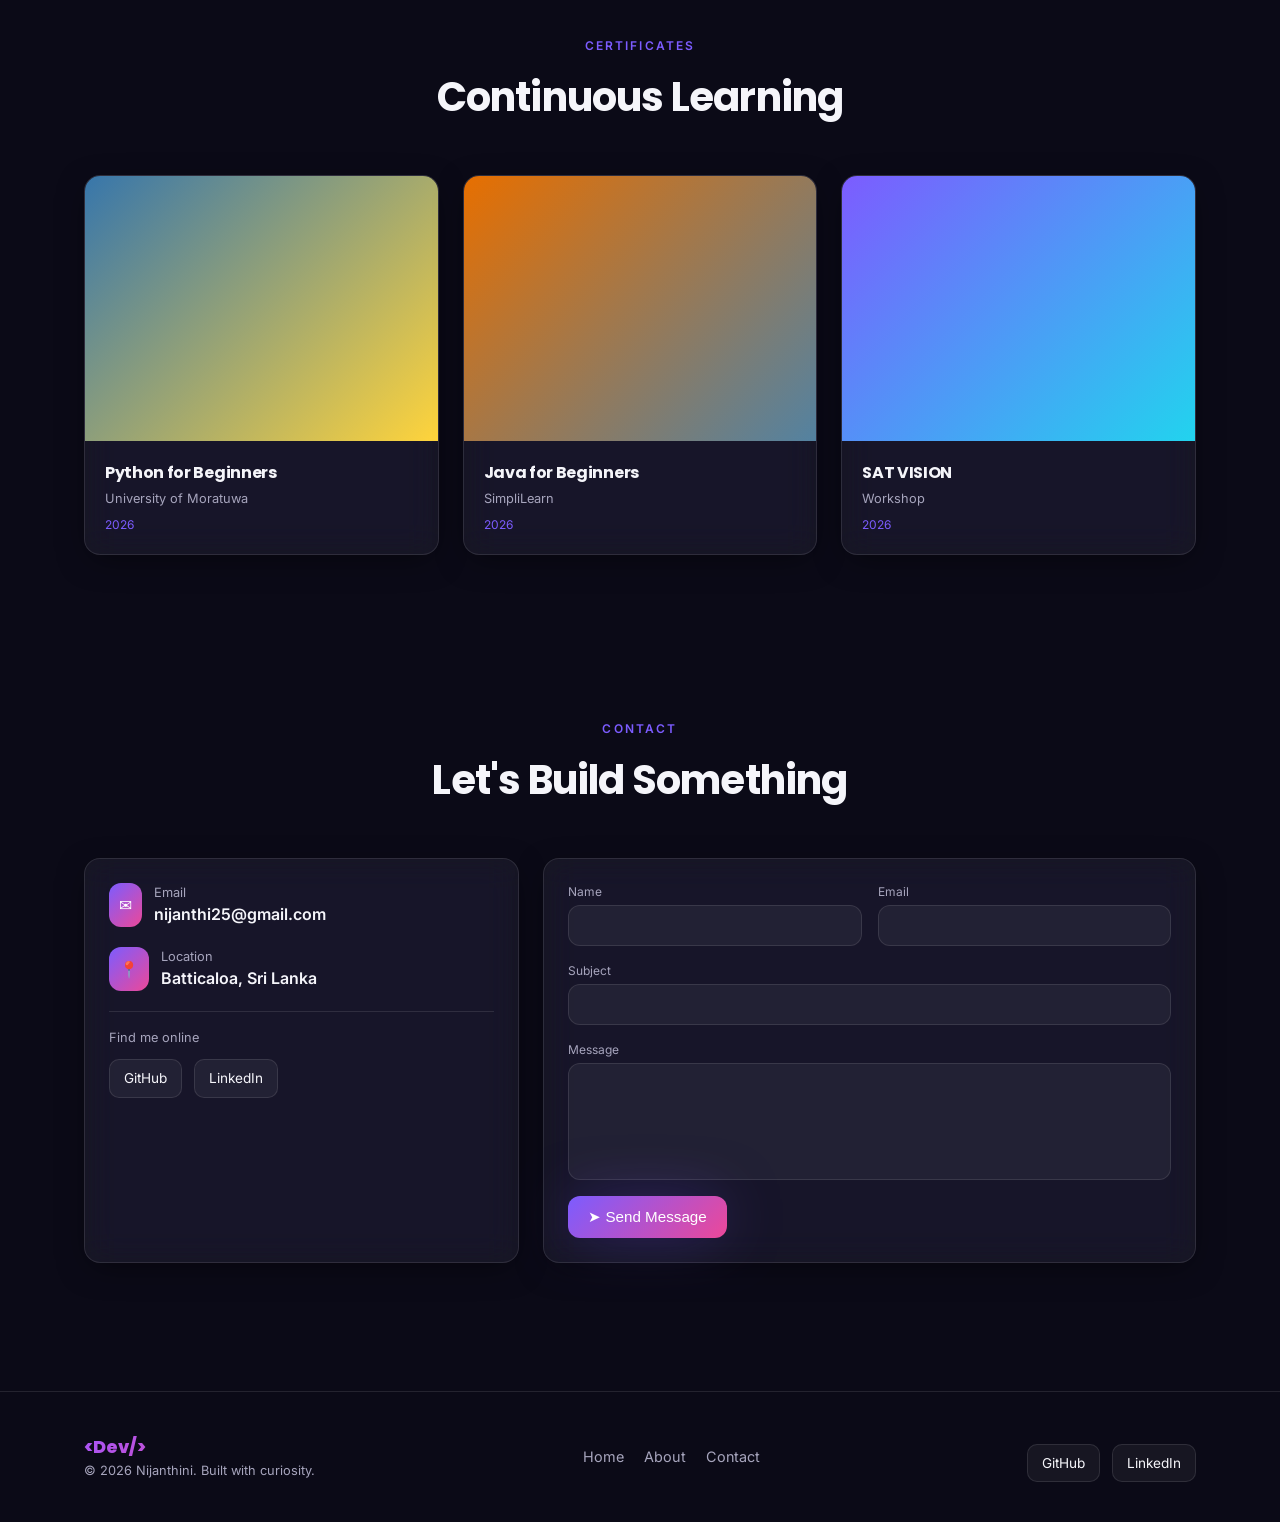
==== commit f3b8e1f5: "Update index.html" ====
--- a/index.html
+++ b/index.html
@@ -86,7 +86,7 @@
             <p class="muted">I believe the best way to learn is to ship projects and share the process. I'm currently focused on growing my skills in AI and ML, and I'm looking for opportunities to work on real products that impact people.</p>
           </div>
           <div class="interests reveal">
-            <div class="interest-card"><img src="‪images/AI 01.jpg" alt="Artificial Intelligence" class="interest-img"><p>Artificial Intelligence</p></div>
+            <div class="interest-card"><img src="‪images/AI01.jpg" alt="Artificial Intelligence" class="interest-img"><p>Artificial Intelligence</p></div>
             <div class="interest-card"><div class="interest-img i-ml"></div><p>Machine Learning</p></div>
             <div class="interest-card"><div class="interest-img i-dl"></div><p>Deep Learning</p></div>
             <div class="interest-card"><div class="interest-img i-nn"></div><p>Neural Networks</p></div>
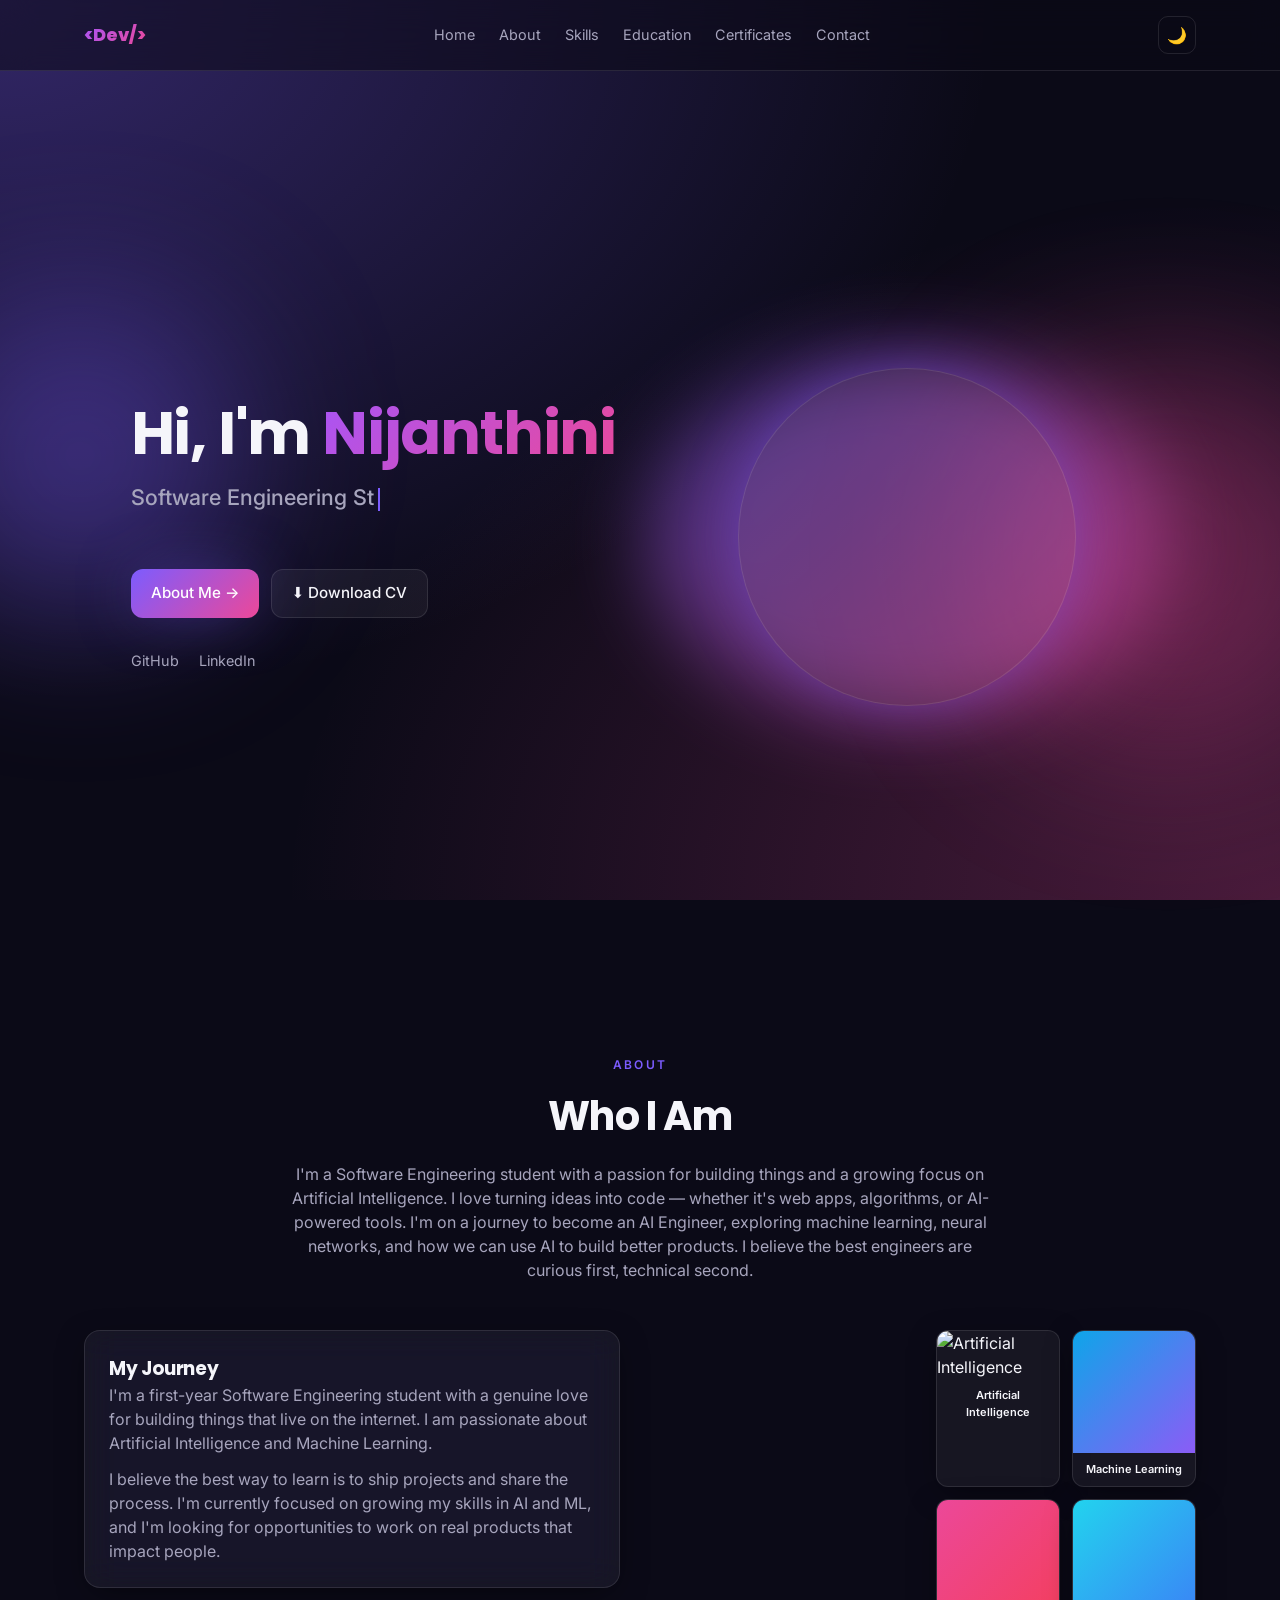
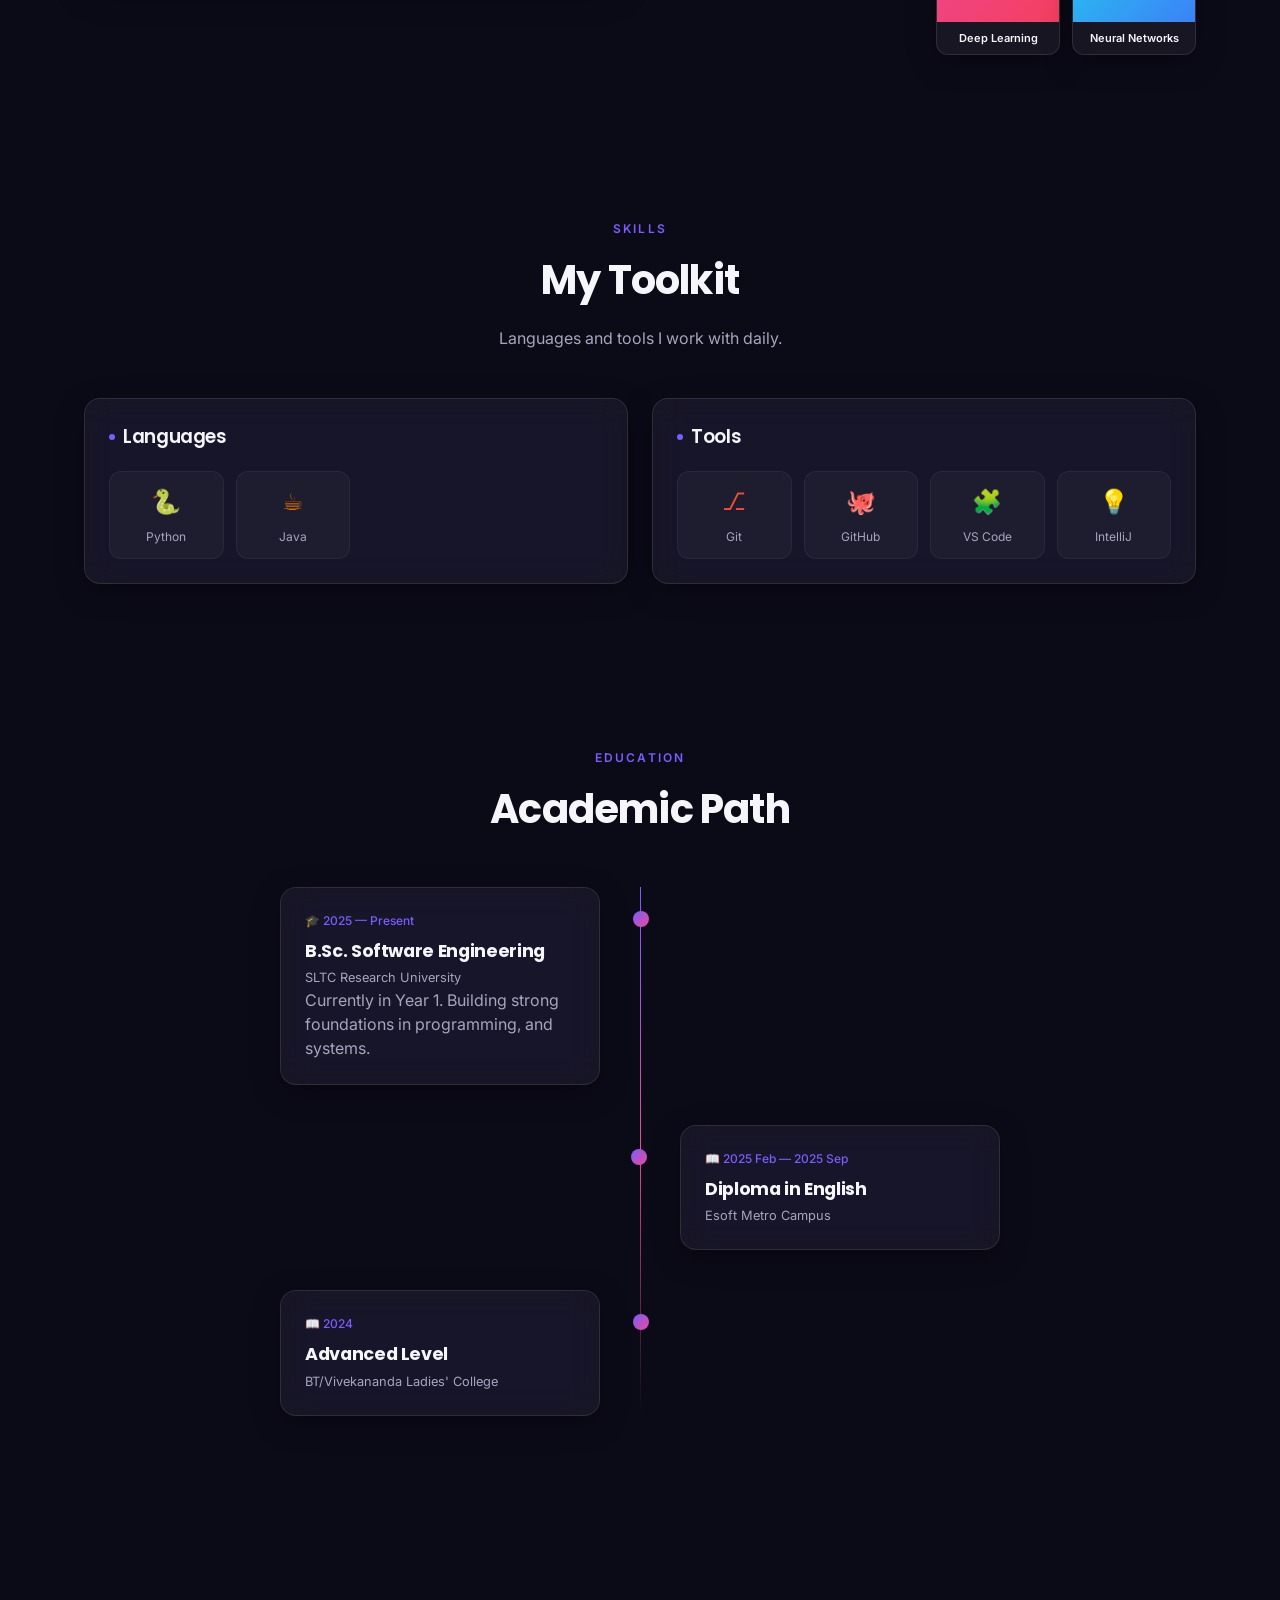
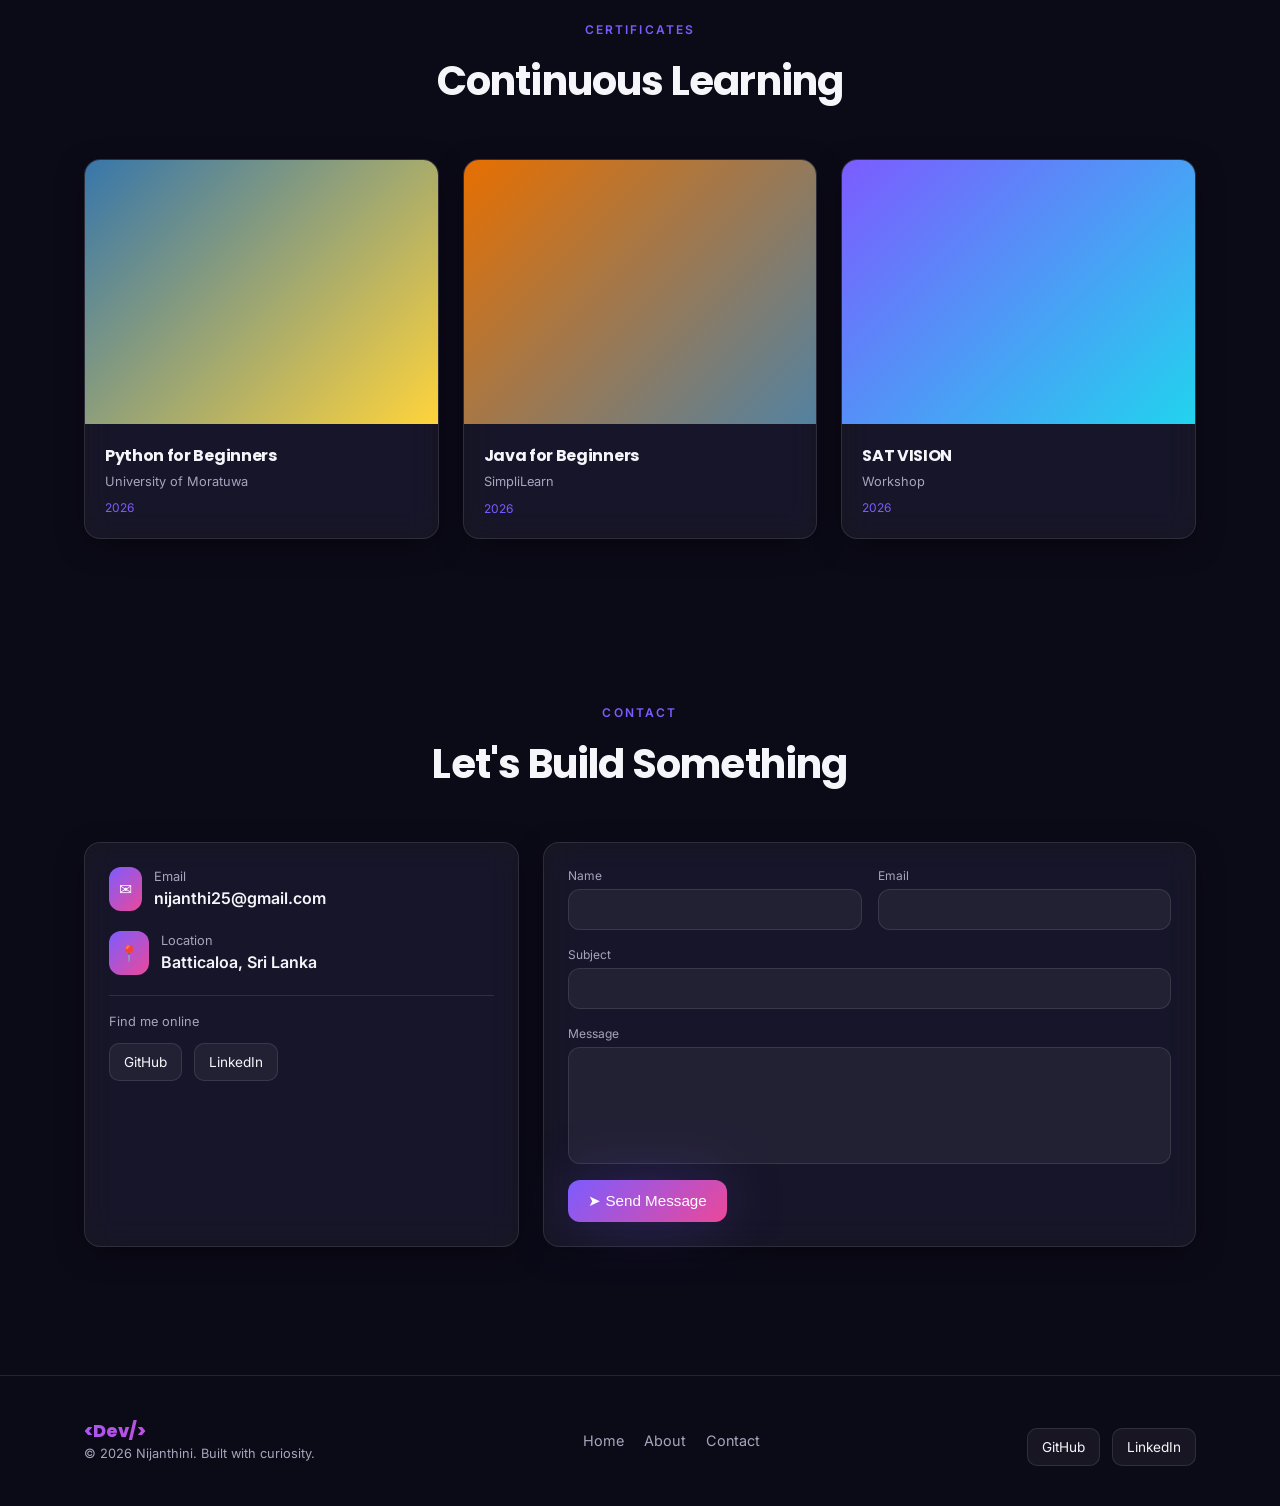
==== commit e73293e6: "Update index.html" ====
--- a/index.html
+++ b/index.html
@@ -86,7 +86,7 @@
             <p class="muted">I believe the best way to learn is to ship projects and share the process. I'm currently focused on growing my skills in AI and ML, and I'm looking for opportunities to work on real products that impact people.</p>
           </div>
           <div class="interests reveal">
-            <div class="interest-card"><img src="‪images/AI01.jpg" alt="Artificial Intelligence" class="interest-img"><p>Artificial Intelligence</p></div>
+            <div class="interest-card"><img src="‪images/AI01.jpg" alt="Artificial Intelligence"><p>Artificial Intelligence</p></div>
             <div class="interest-card"><div class="interest-img i-ml"></div><p>Machine Learning</p></div>
             <div class="interest-card"><div class="interest-img i-dl"></div><p>Deep Learning</p></div>
             <div class="interest-card"><div class="interest-img i-nn"></div><p>Neural Networks</p></div>
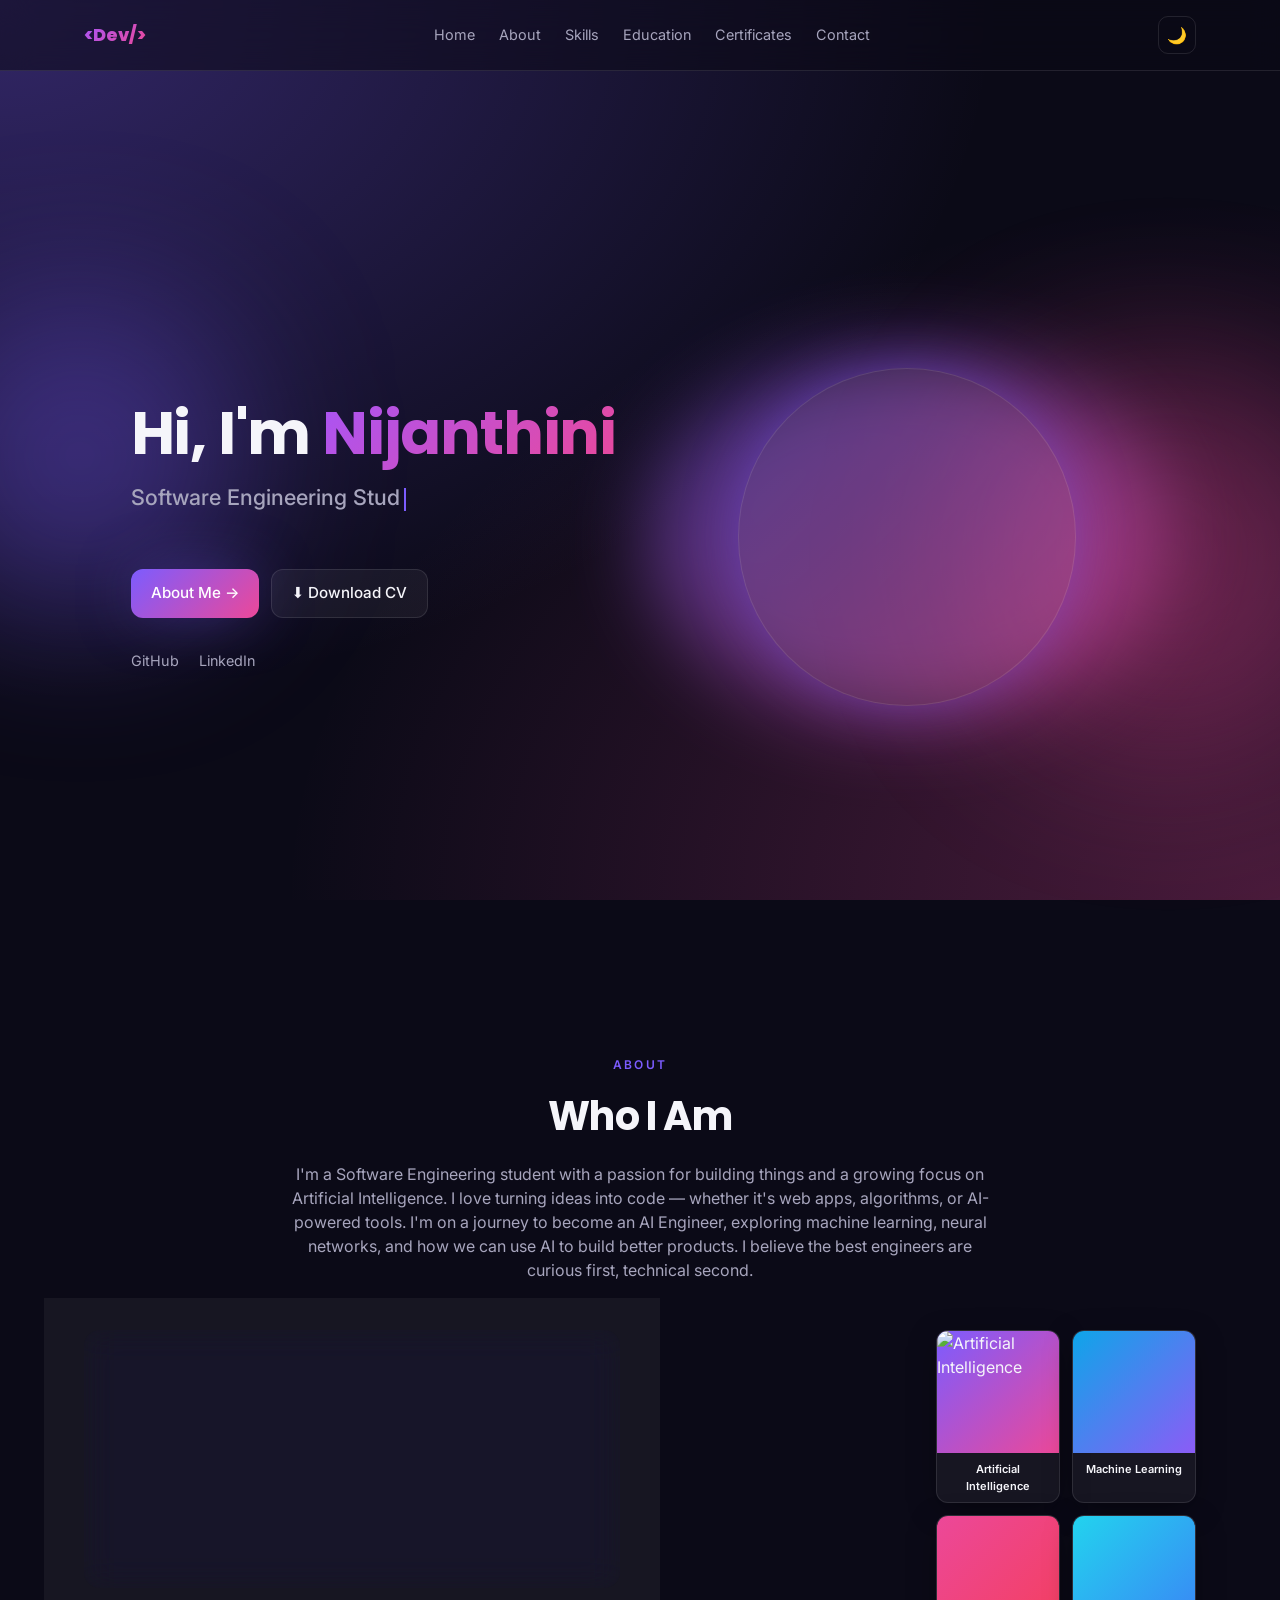
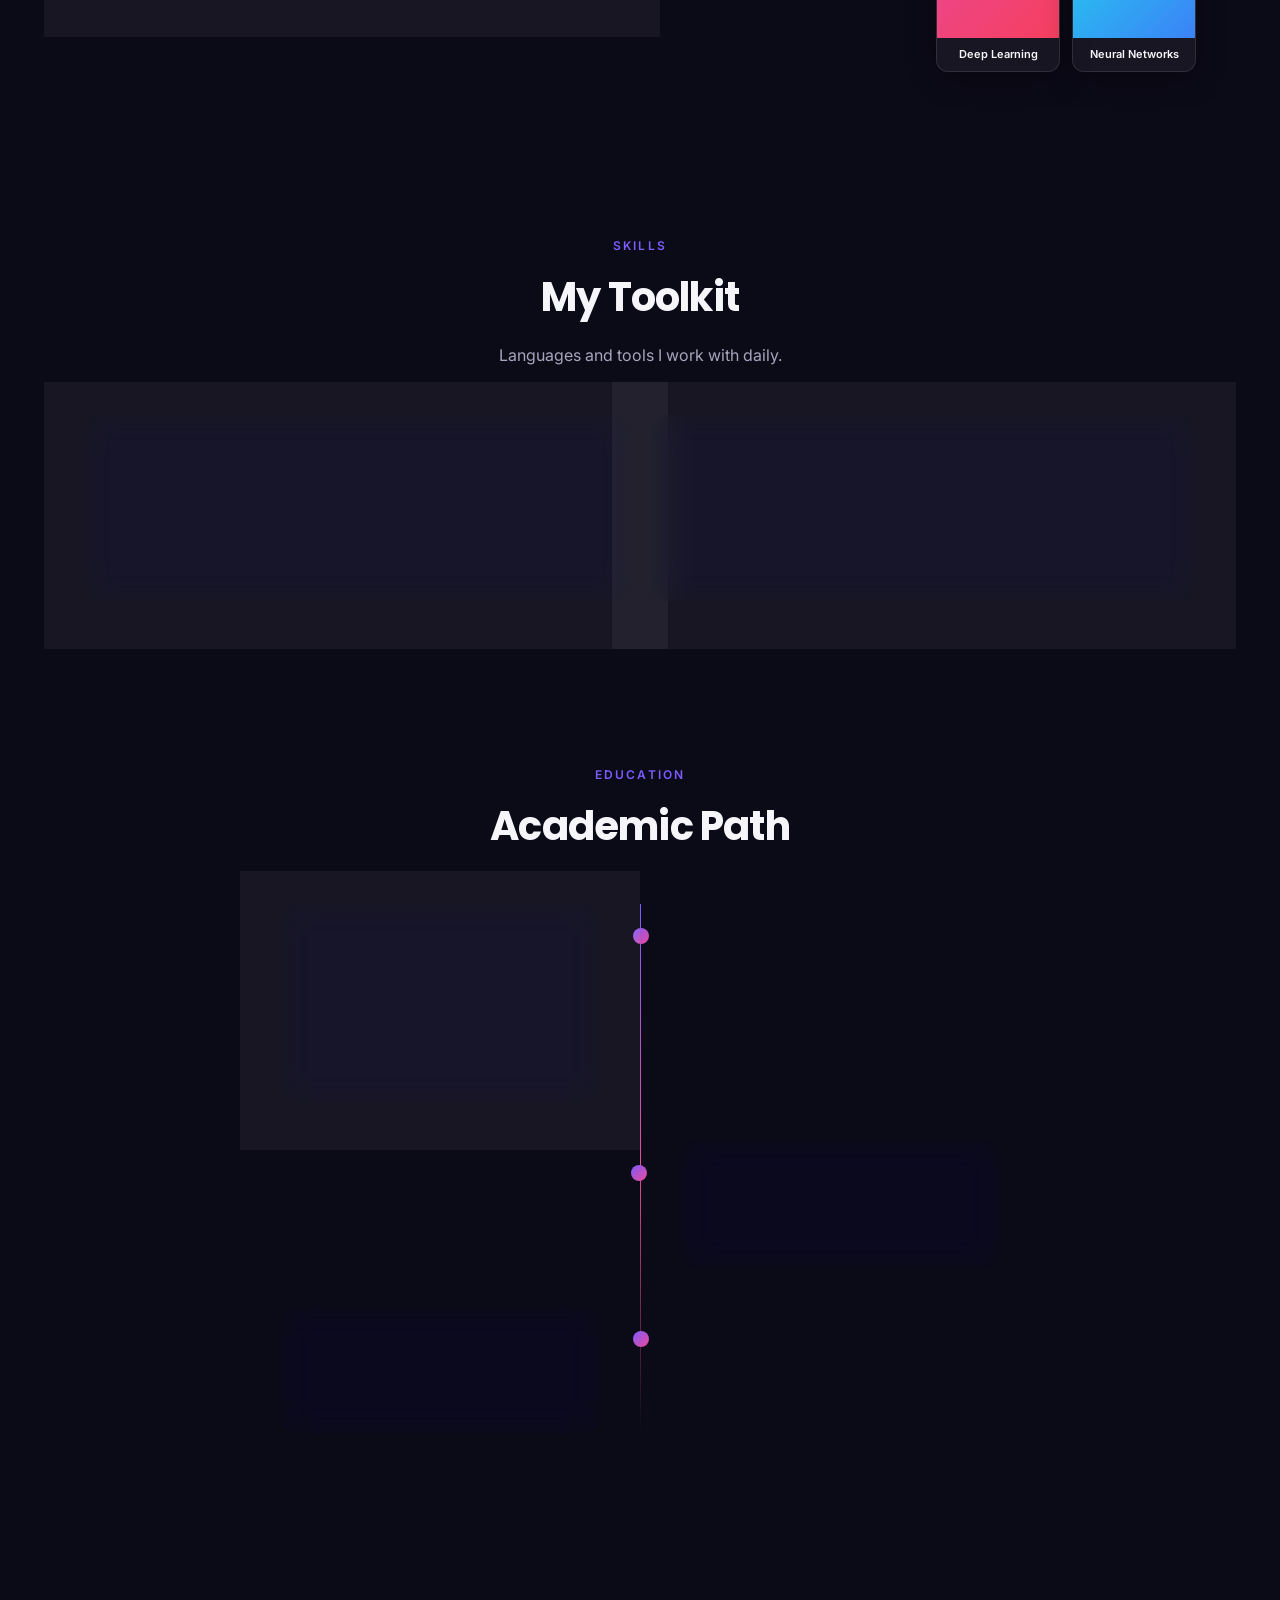
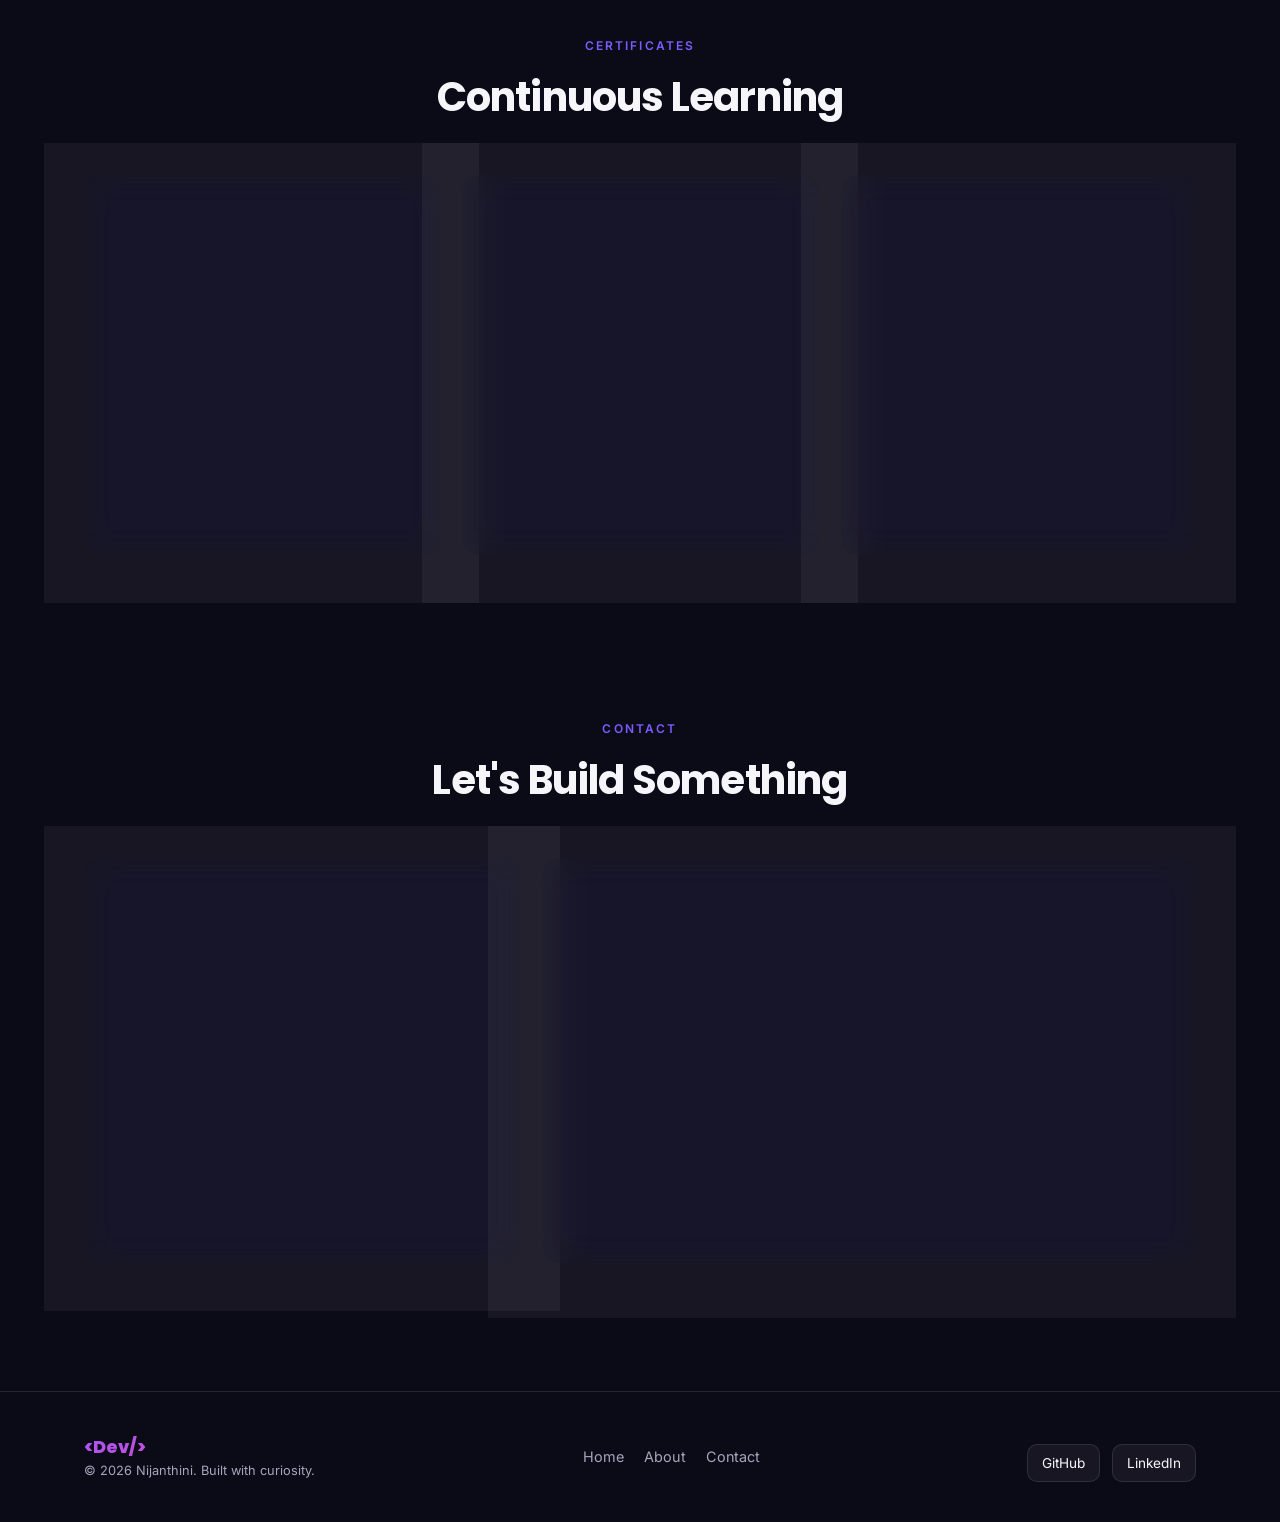
==== commit b2502b5a: "Update index.html" ====
--- a/index.html
+++ b/index.html
@@ -86,7 +86,7 @@
             <p class="muted">I believe the best way to learn is to ship projects and share the process. I'm currently focused on growing my skills in AI and ML, and I'm looking for opportunities to work on real products that impact people.</p>
           </div>
           <div class="interests reveal">
-            <div class="interest-card"><img src="‪images/AI01.jpg" alt="Artificial Intelligence"><p>Artificial Intelligence</p></div>
+            <div class="interest-card"><img src="‪images/AI01.jpg" alt="Artificial Intelligence" class="interest-img"><p>Artificial Intelligence</p></div>
             <div class="interest-card"><div class="interest-img i-ml"></div><p>Machine Learning</p></div>
             <div class="interest-card"><div class="interest-img i-dl"></div><p>Deep Learning</p></div>
             <div class="interest-card"><div class="interest-img i-nn"></div><p>Neural Networks</p></div>
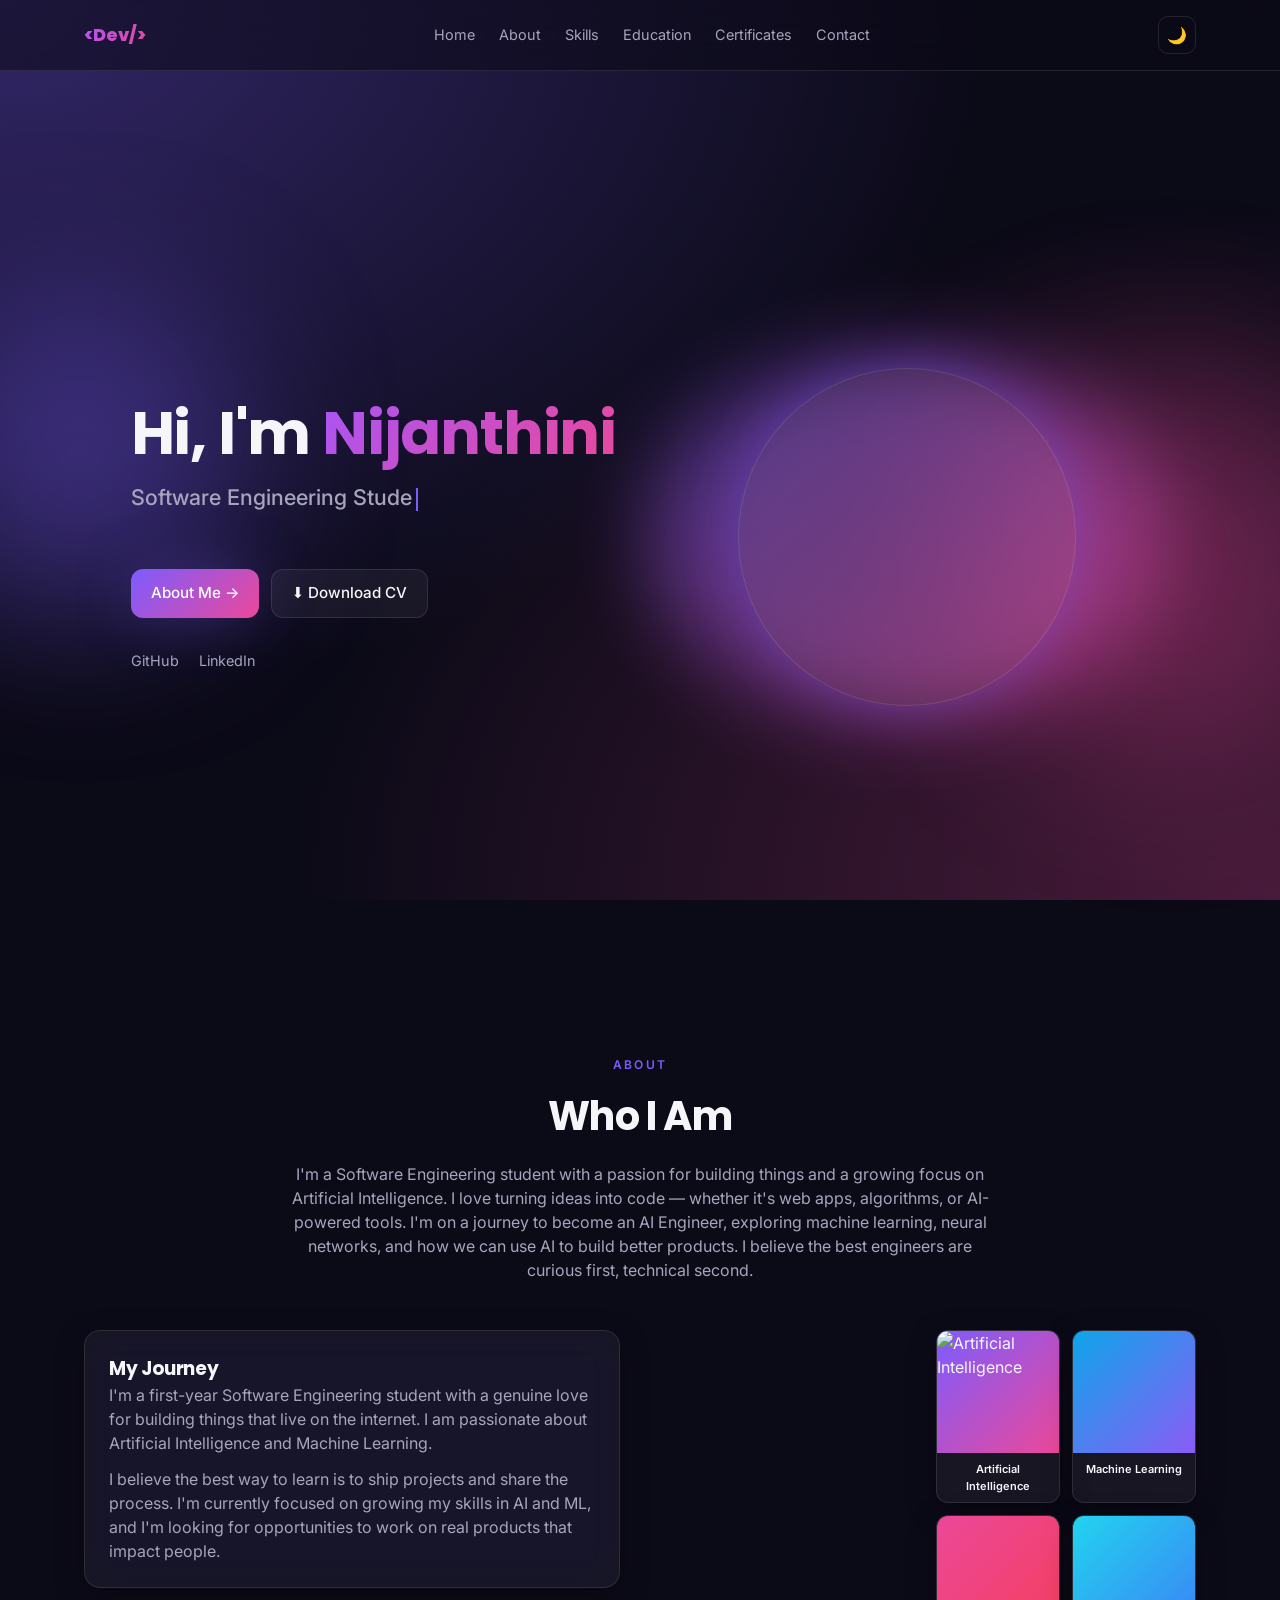
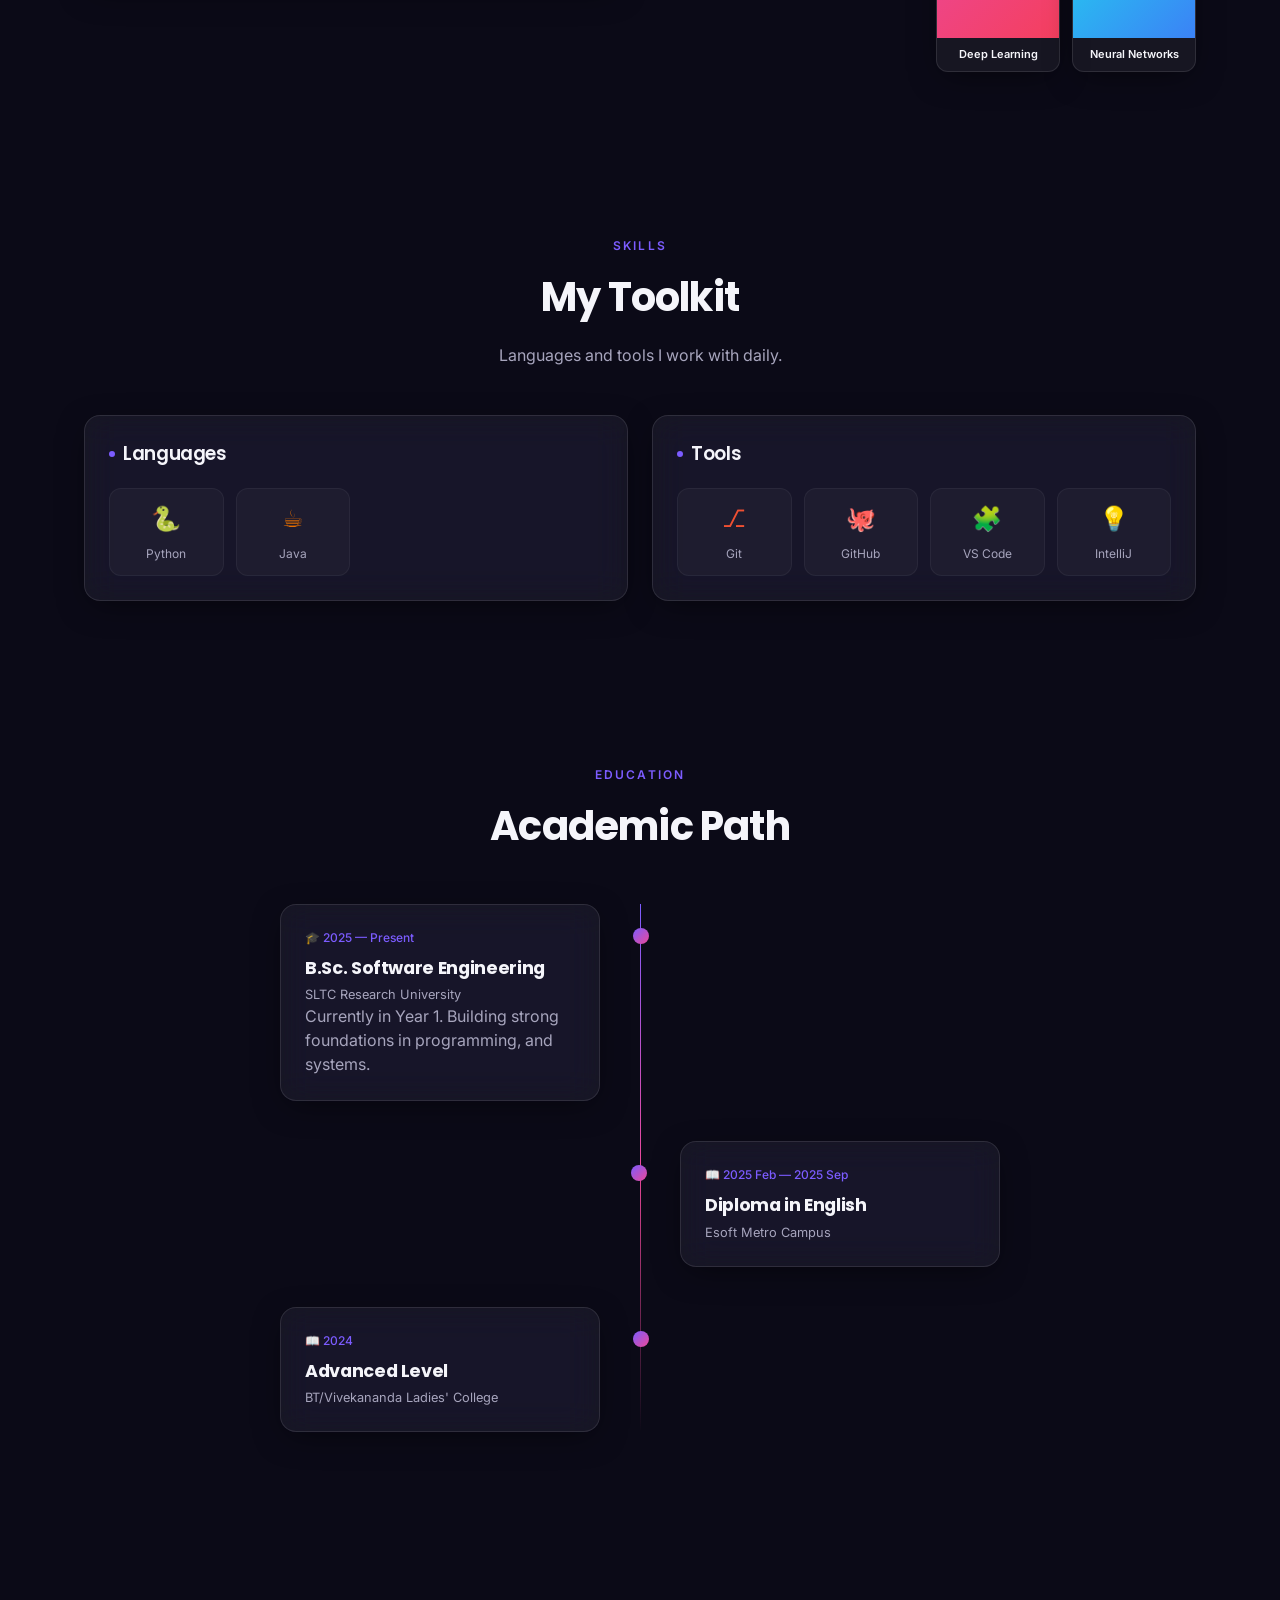
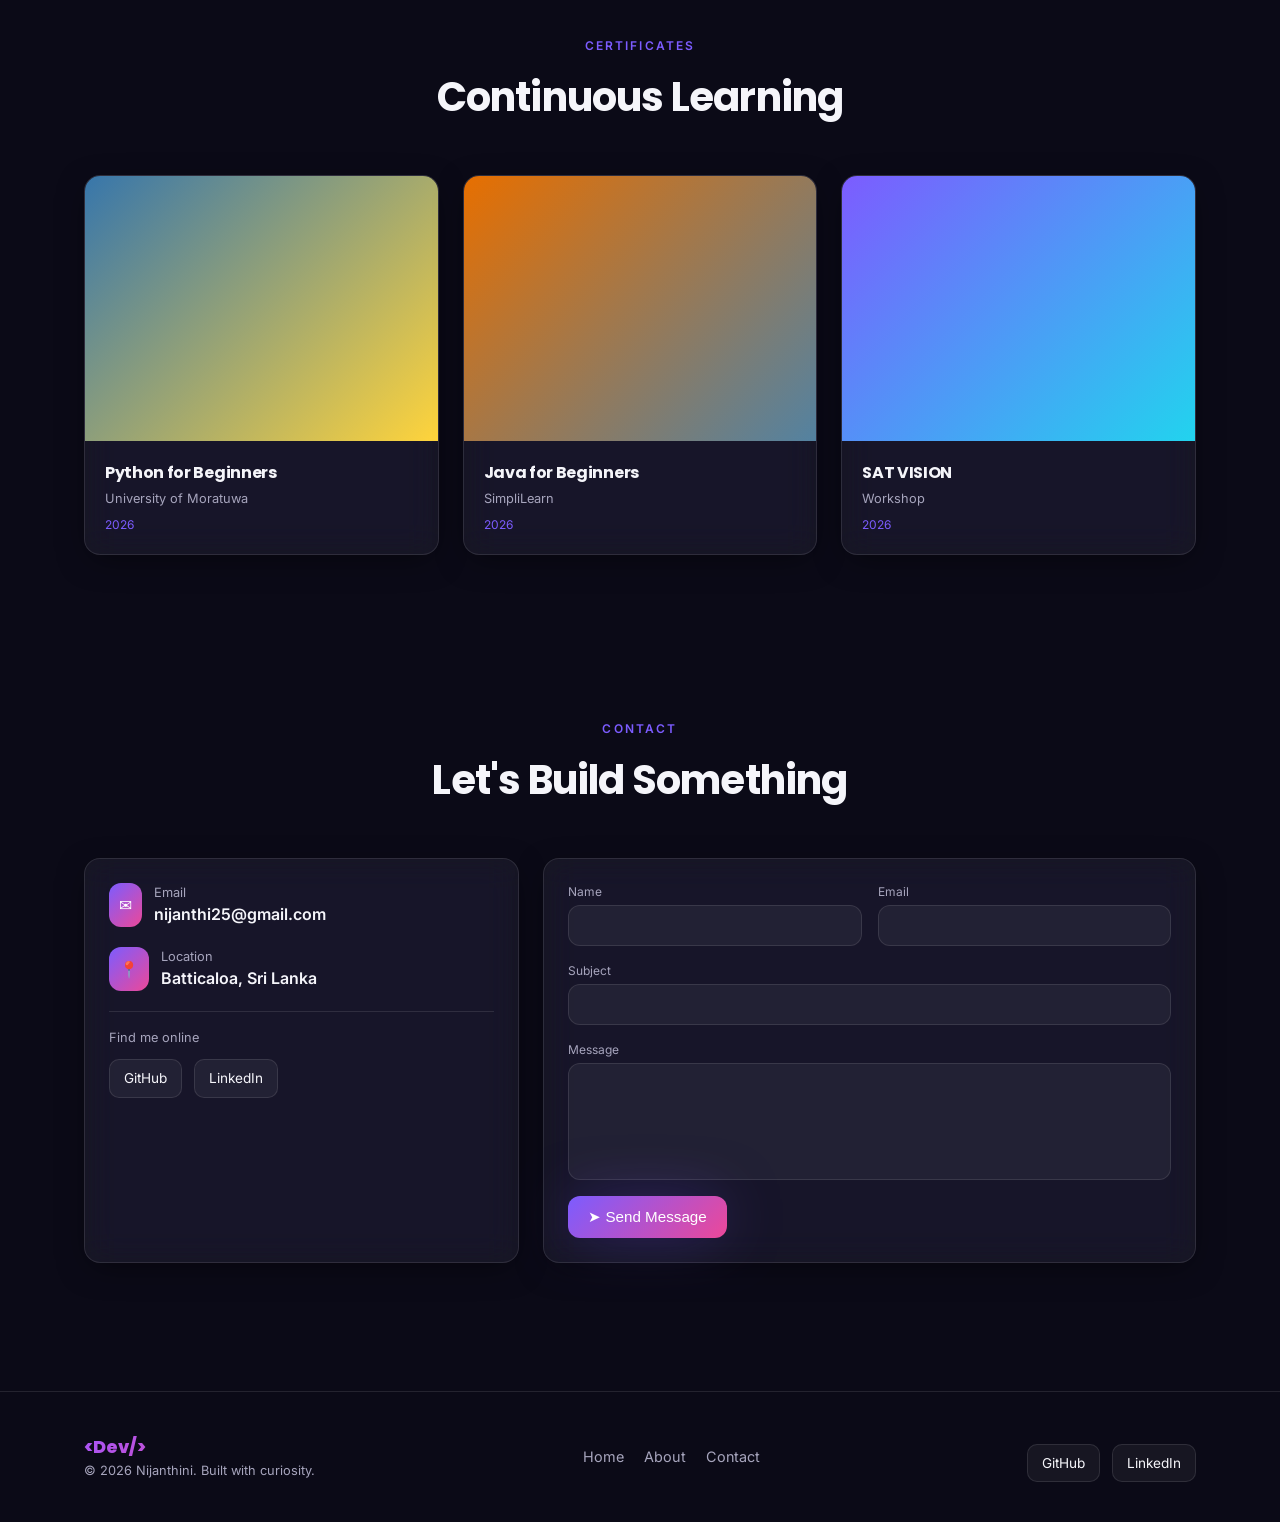
==== commit ed04a5ae: "Update index.html" ====
--- a/index.html
+++ b/index.html
@@ -86,7 +86,7 @@
             <p class="muted">I believe the best way to learn is to ship projects and share the process. I'm currently focused on growing my skills in AI and ML, and I'm looking for opportunities to work on real products that impact people.</p>
           </div>
           <div class="interests reveal">
-            <div class="interest-card"><img src="‪images/AI01.jpg" alt="Artificial Intelligence" class="interest-img"><p>Artificial Intelligence</p></div>
+            <div class="interest-card"><img src="‪/images/AI01.jpg" alt="Artificial Intelligence" class="interest-img"><p>Artificial Intelligence</p></div>
             <div class="interest-card"><div class="interest-img i-ml"></div><p>Machine Learning</p></div>
             <div class="interest-card"><div class="interest-img i-dl"></div><p>Deep Learning</p></div>
             <div class="interest-card"><div class="interest-img i-nn"></div><p>Neural Networks</p></div>
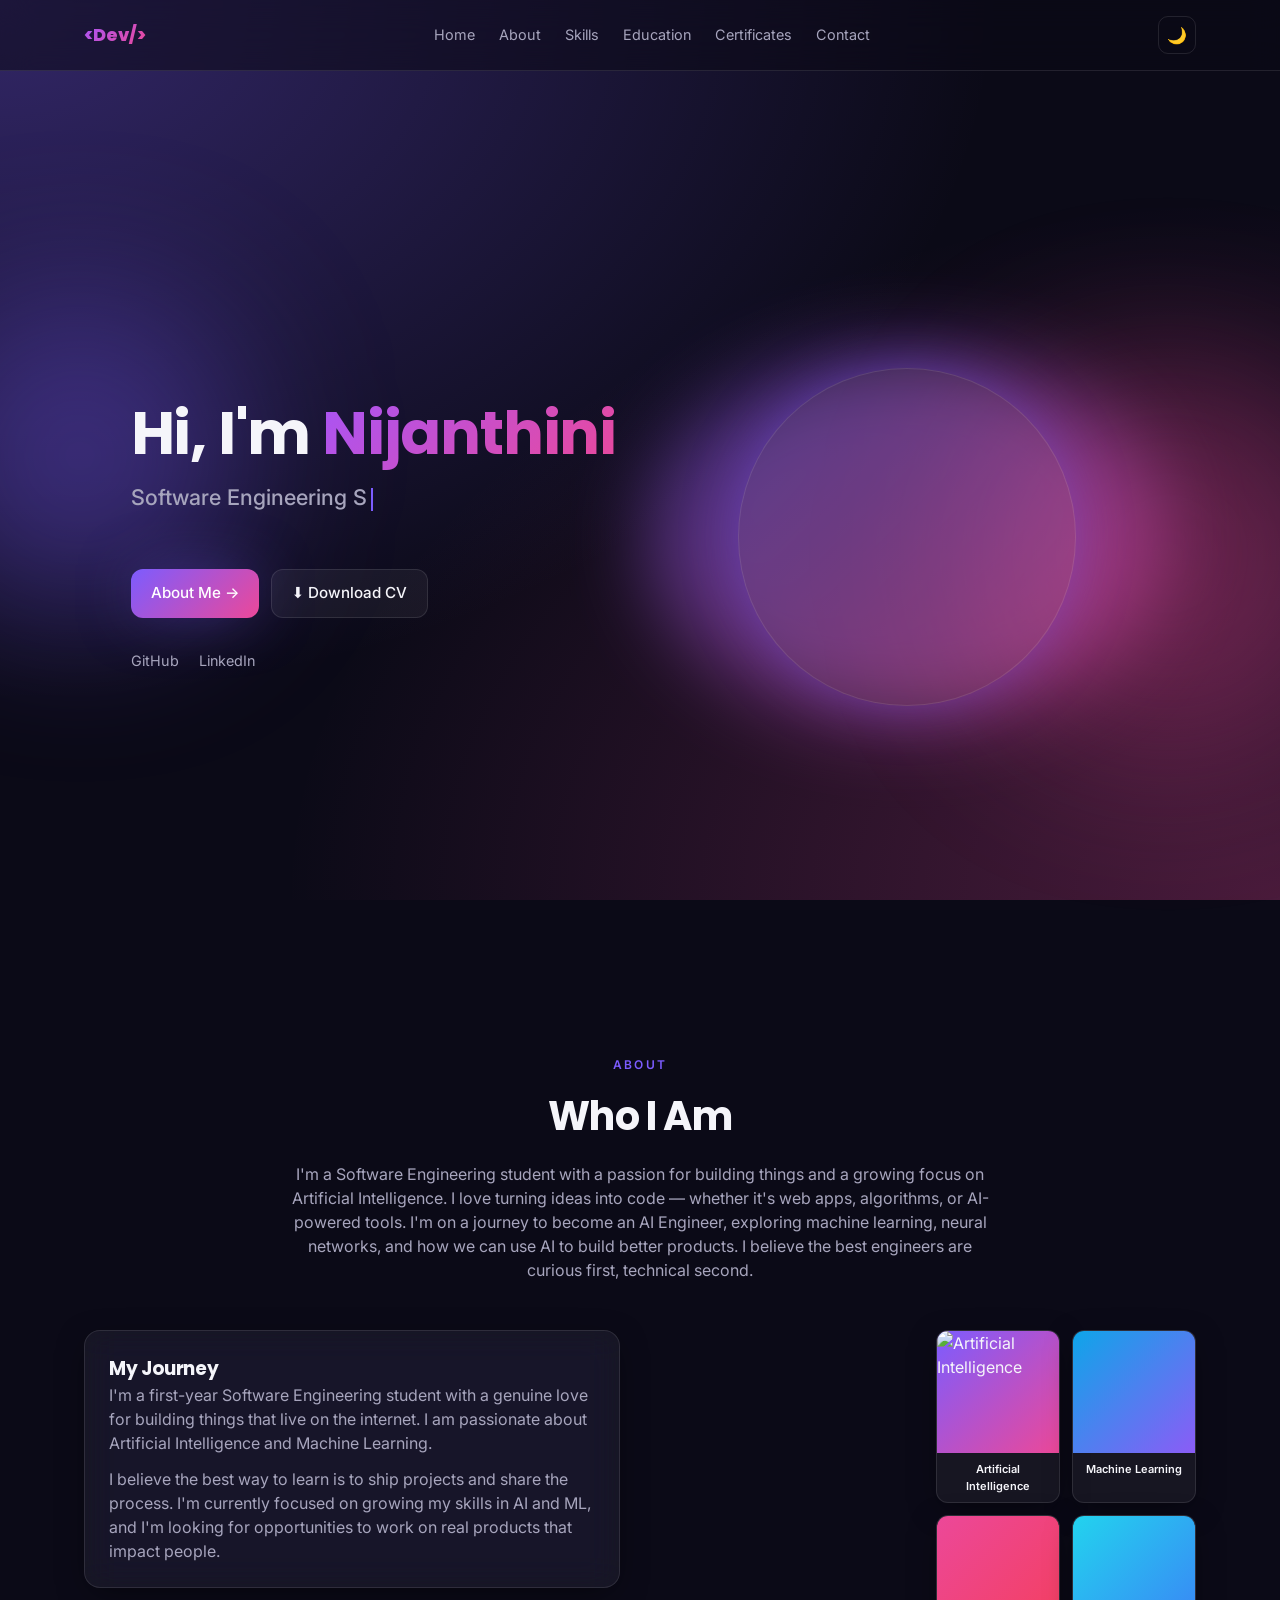
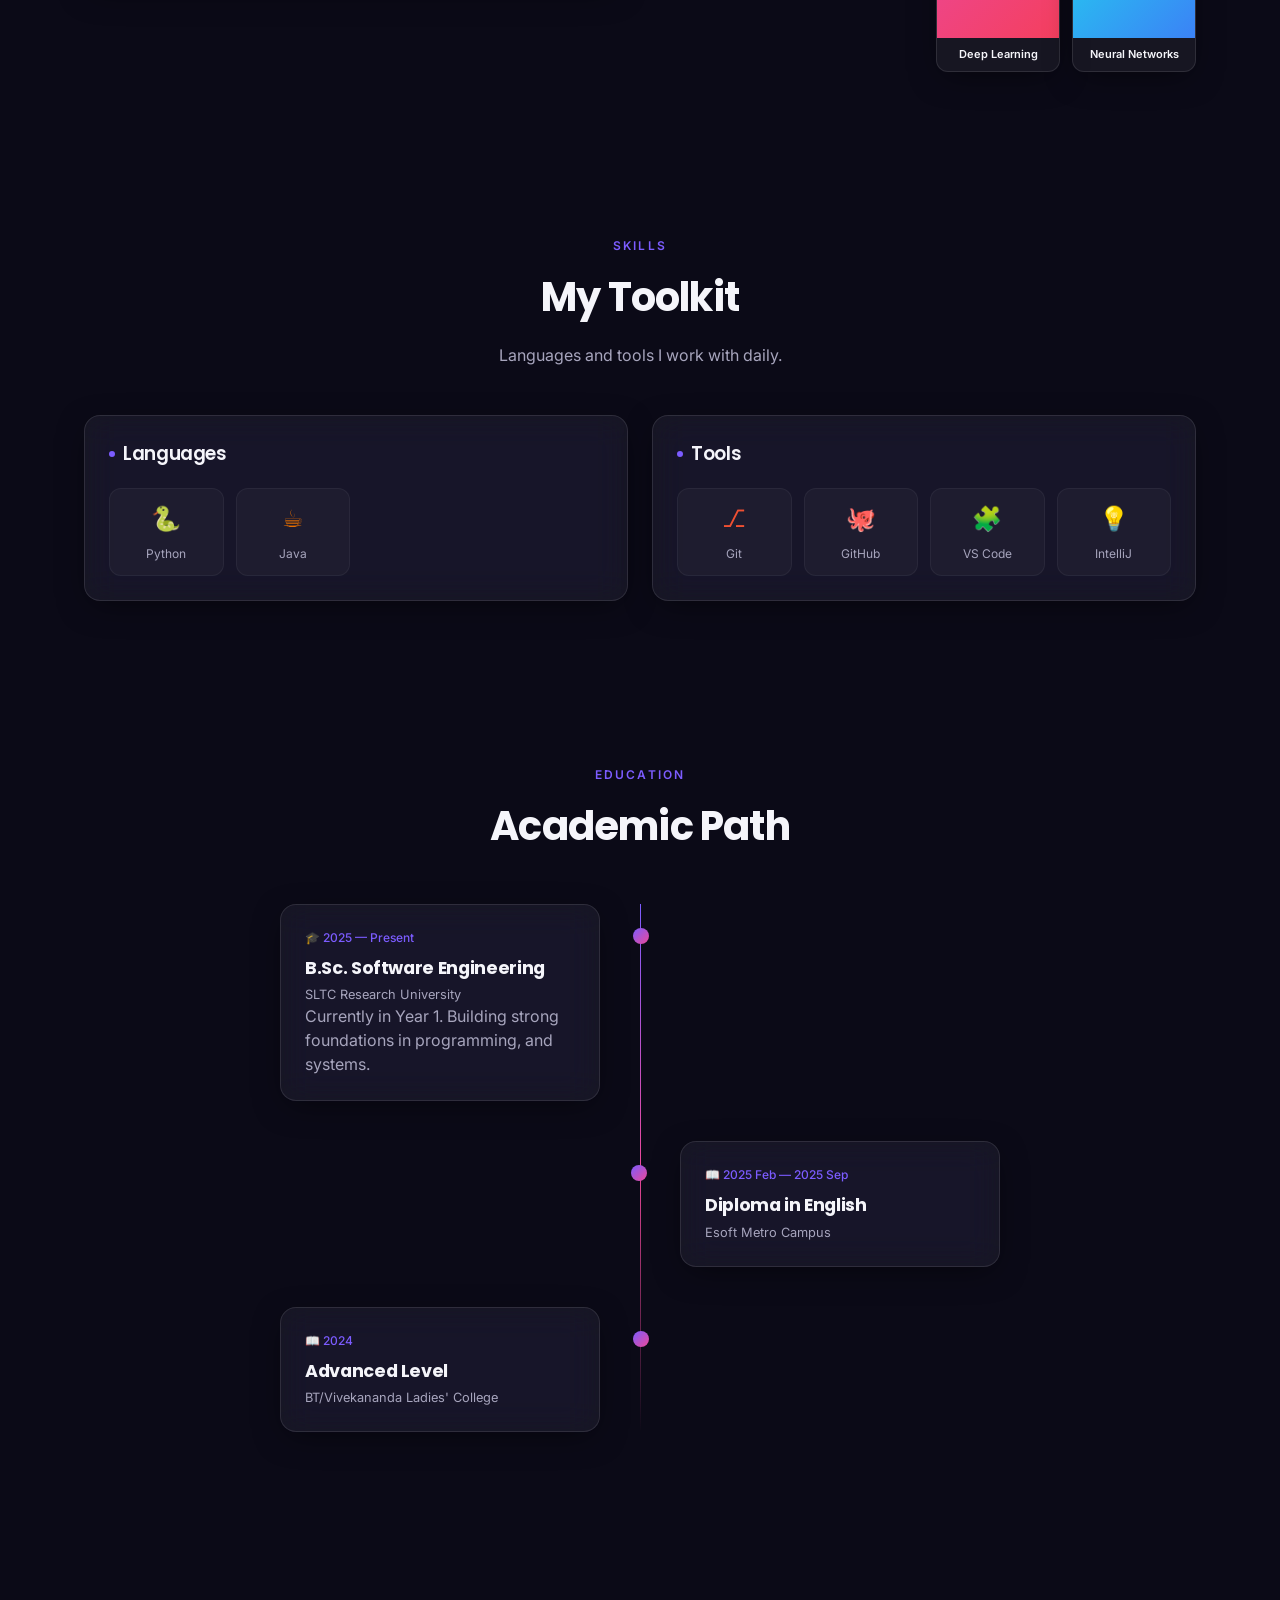
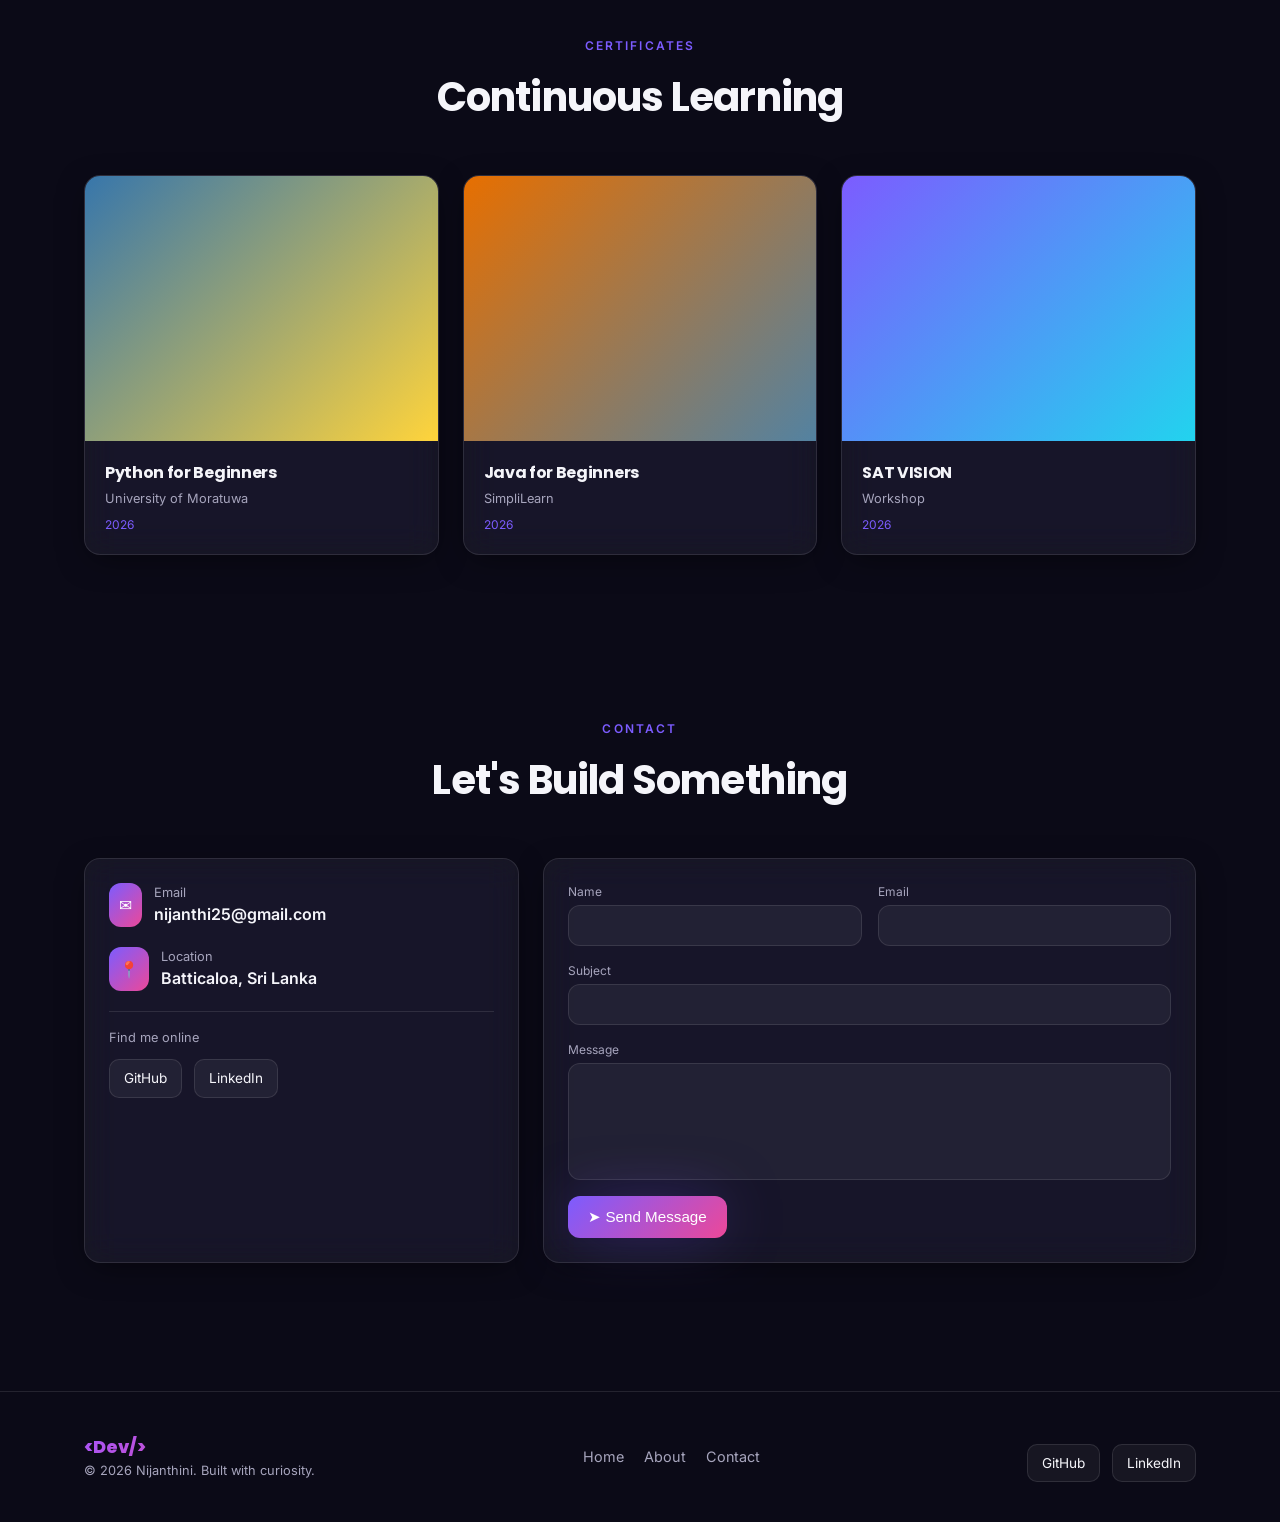
==== commit 46490b6e: "Update index.html" ====
--- a/index.html
+++ b/index.html
@@ -86,7 +86,7 @@
             <p class="muted">I believe the best way to learn is to ship projects and share the process. I'm currently focused on growing my skills in AI and ML, and I'm looking for opportunities to work on real products that impact people.</p>
           </div>
           <div class="interests reveal">
-            <div class="interest-card"><img src="‪/images/AI01.jpg" alt="Artificial Intelligence" class="interest-img"><p>Artificial Intelligence</p></div>
+            <div class="interest-card"><img src="‪AI_01.jpg" alt="Artificial Intelligence" class="interest-img"><p>Artificial Intelligence</p></div>
             <div class="interest-card"><div class="interest-img i-ml"></div><p>Machine Learning</p></div>
             <div class="interest-card"><div class="interest-img i-dl"></div><p>Deep Learning</p></div>
             <div class="interest-card"><div class="interest-img i-nn"></div><p>Neural Networks</p></div>
